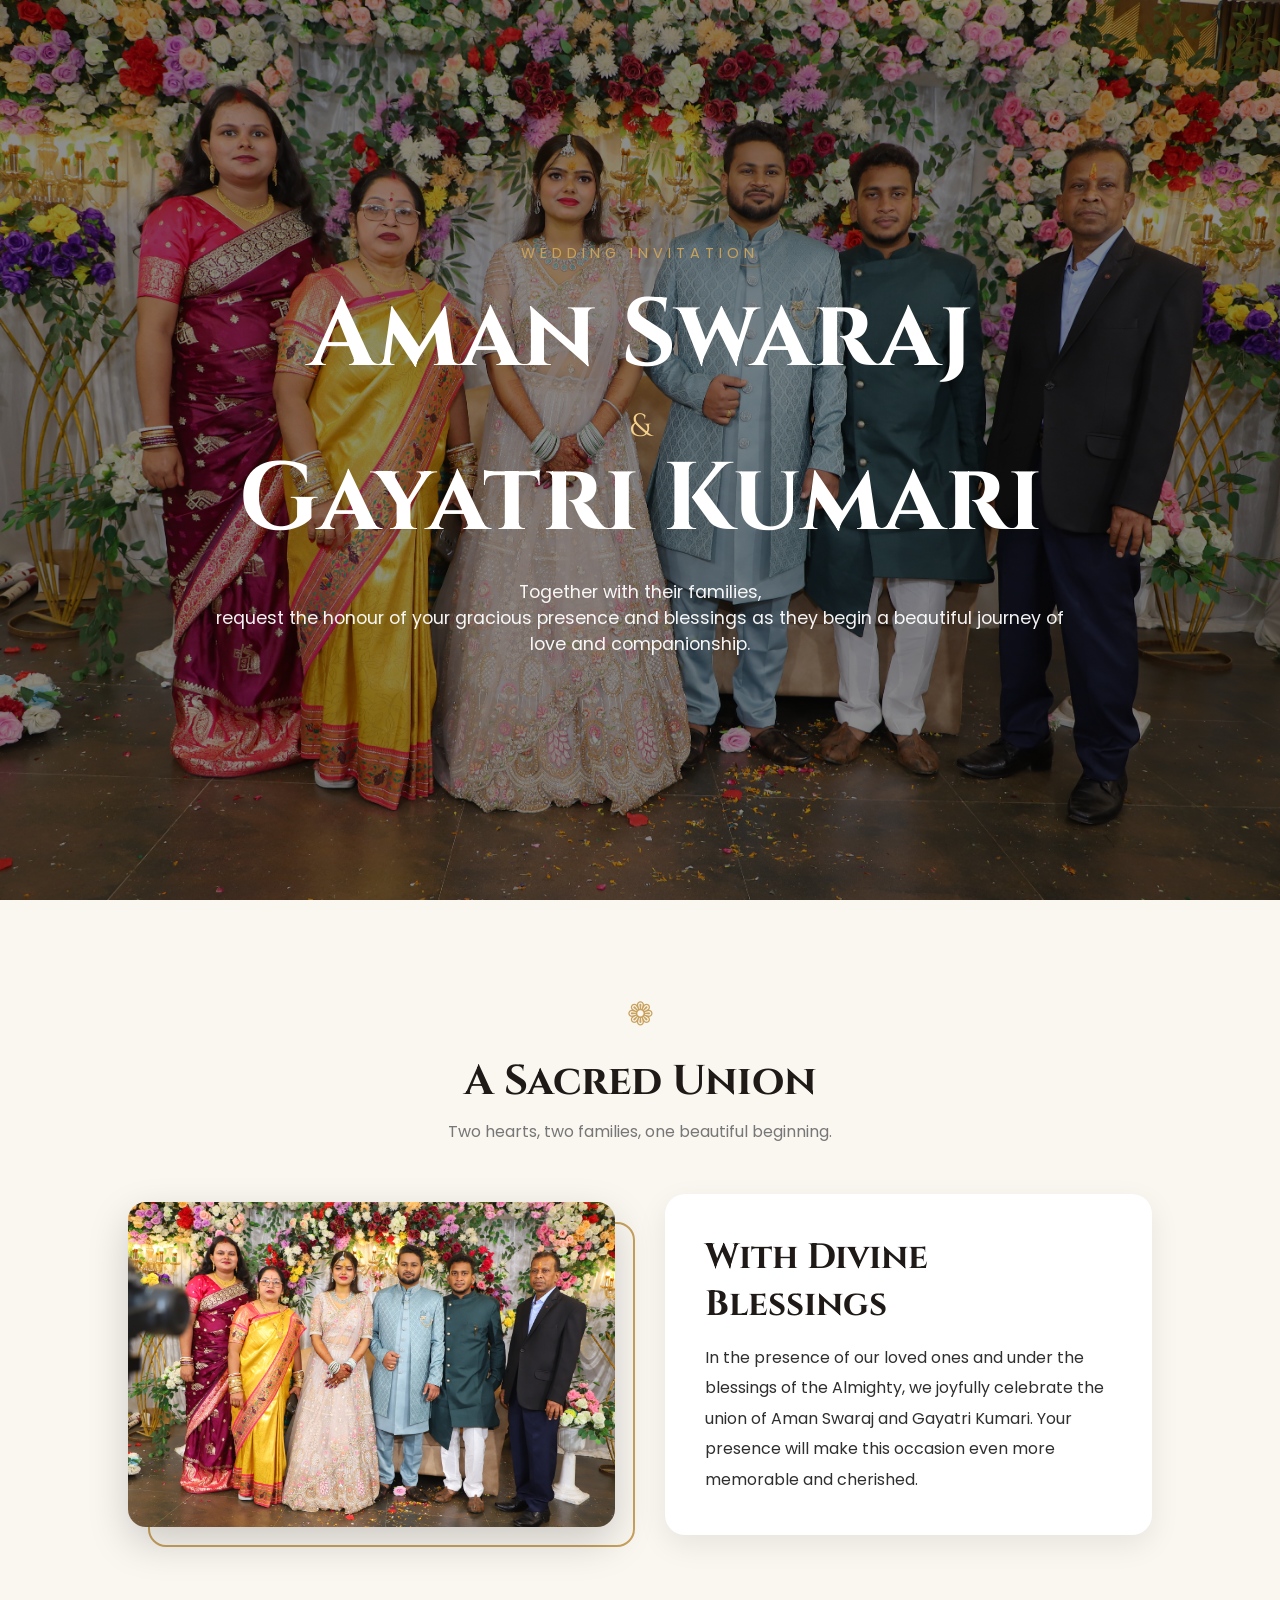
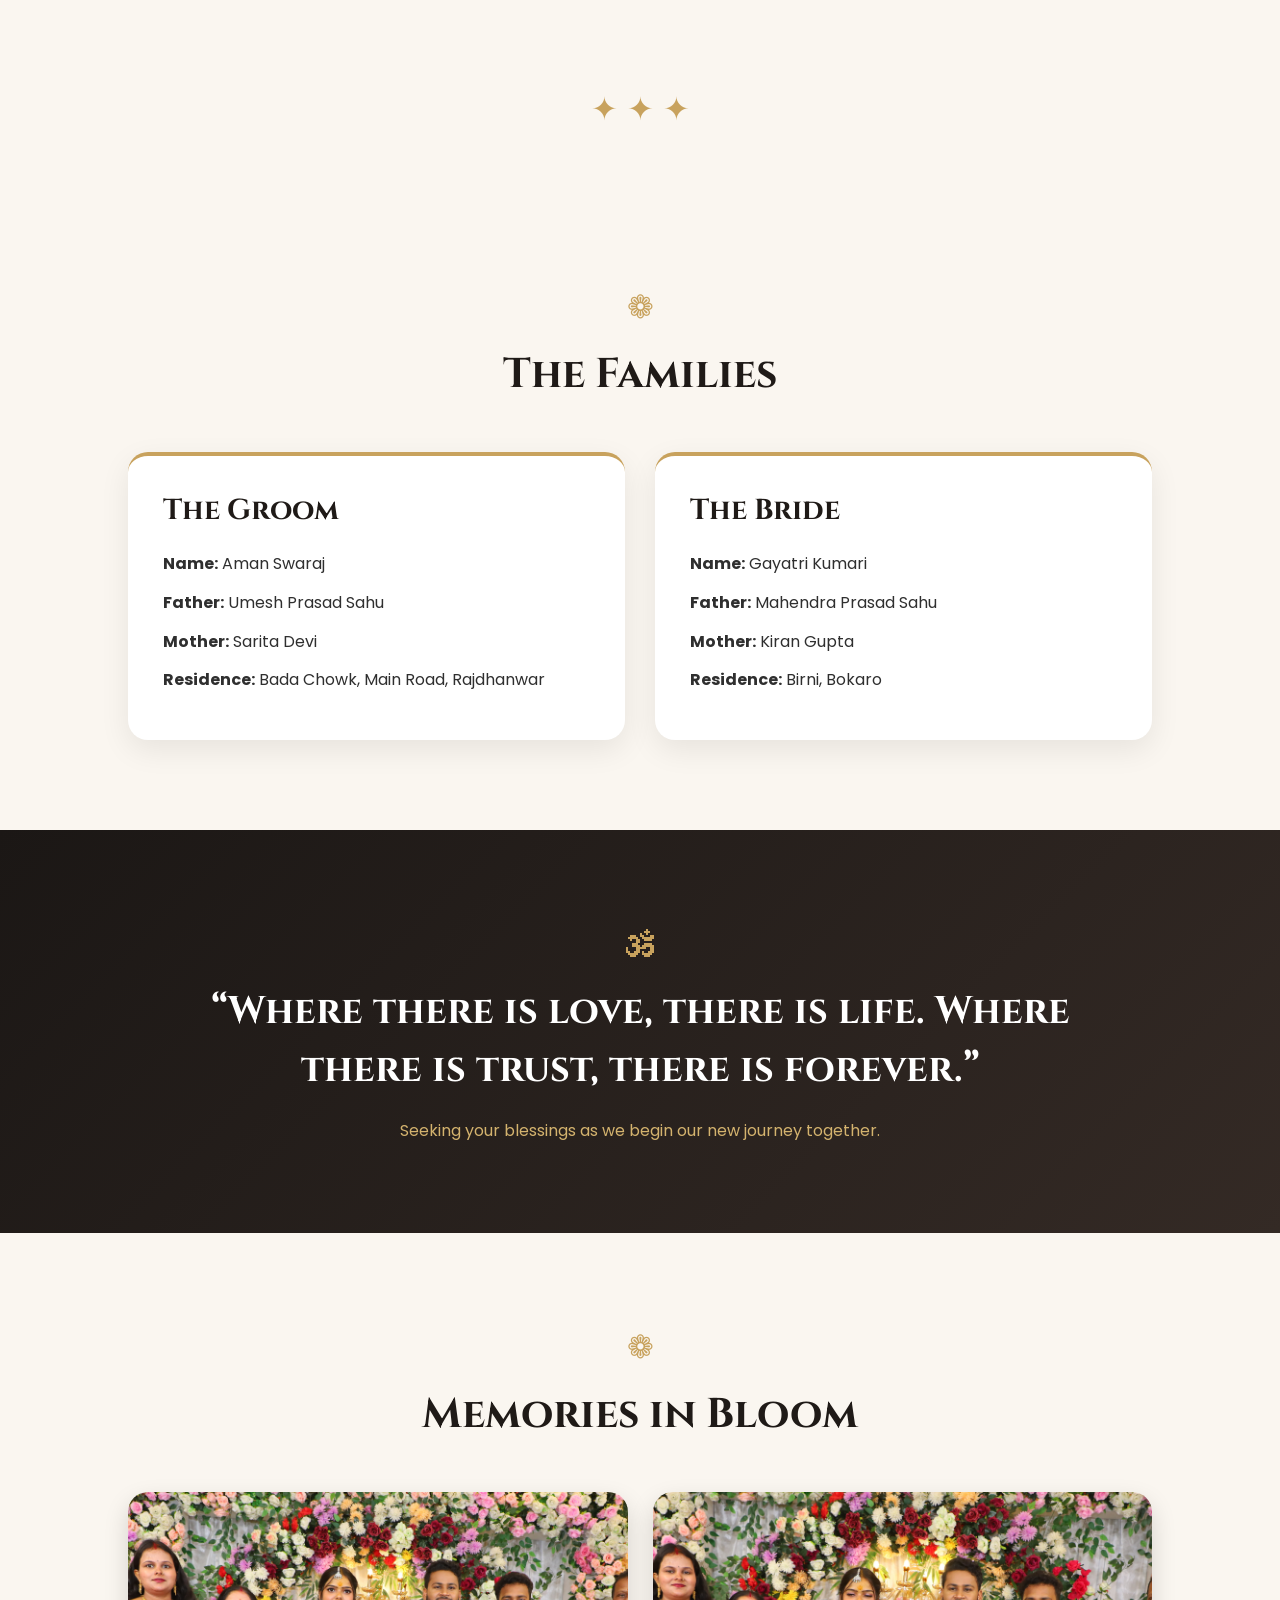
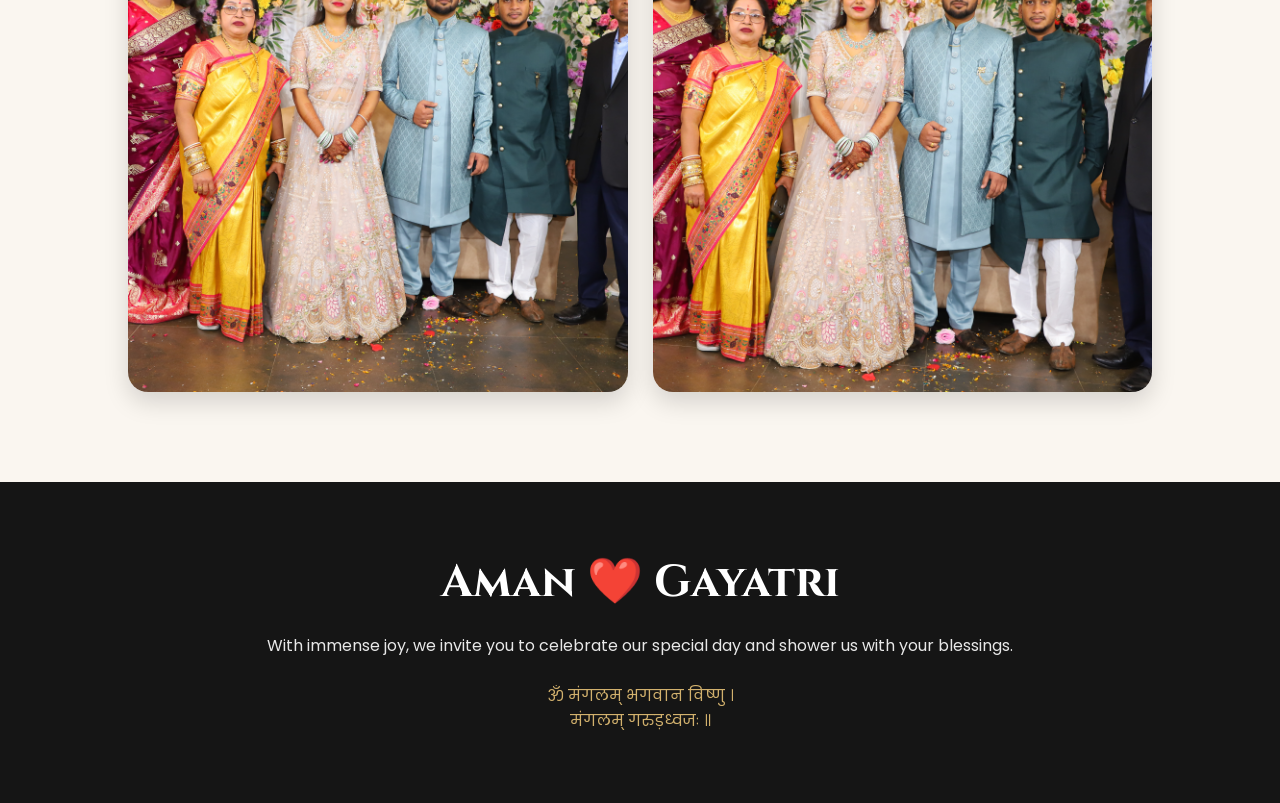
==== index.html @ 3cc1e342 "renamed to index.html" ====
<!DOCTYPE html>
<html lang="en">
<head>
<meta charset="UTF-8">
<meta name="viewport" content="width=device-width, initial-scale=1.0">
<title>Aman ❤️ Gayatri | Wedding Invitation</title>

<link href="https://fonts.googleapis.com/css2?family=Cinzel:wght@400;500;600;700&family=Poppins:wght@300;400;500&display=swap" rel="stylesheet">

<style>
*{
    margin:0;
    padding:0;
    box-sizing:border-box;
}

html{
    scroll-behavior:smooth;
}

body{
    font-family:'Poppins',sans-serif;
    background:#faf6f0;
    color:#2f2f2f;
    overflow-x:hidden;
}

:root{
    --gold:#c8a25d;
    --dark:#1f1a17;
    --cream:#fff8ef;
}

/* Hero */

.hero{
    min-height:100vh;
    background:
    linear-gradient(rgba(0,0,0,.45), rgba(0,0,0,.45)),
    url('couple1.jpg');
    background-size:cover;
    background-position:center;
    display:flex;
    justify-content:center;
    align-items:center;
    text-align:center;
    color:white;
    position:relative;
}

.hero-content{
    max-width:900px;
    padding:20px;
}

.invitation-tag{
    letter-spacing:5px;
    text-transform:uppercase;
    color:var(--gold);
    font-size:.9rem;
    margin-bottom:20px;
}

.hero h1{
    font-family:'Cinzel', serif;
    font-size:clamp(3rem,8vw,6rem);
    font-weight:700;
    line-height:1.1;
}

.hero h2{
    font-family:'Cinzel', serif;
    margin-top:15px;
    font-size:clamp(1.4rem,4vw,2rem);
    color:#f4d08a;
    font-weight:400;
}

.hero p{
    margin-top:25px;
    font-size:1.1rem;
    opacity:.95;
}

/* Decorative Divider */

.divider{
    text-align:center;
    font-size:2rem;
    color:var(--gold);
    margin:60px 0;
}

/* General Section */

section{
    padding:90px 10%;
}

.section-title{
    text-align:center;
    margin-bottom:50px;
}

.section-title h2{
    font-family:'Cinzel', serif;
    font-size:2.6rem;
    color:var(--dark);
}

.section-title p{
    color:#777;
    margin-top:10px;
}

/* Couple Section */

.couple-wrapper{
    display:grid;
    grid-template-columns:1fr 1fr;
    gap:50px;
    align-items:center;
}

.photo-box{
    position:relative;
}

.photo-box img{
    width:100%;
    border-radius:18px;
    display:block;
    box-shadow:0 15px 40px rgba(0,0,0,.18);
}

.photo-box::after{
    content:"";
    position:absolute;
    top:20px;
    left:20px;
    right:-20px;
    bottom:-20px;
    border:2px solid var(--gold);
    border-radius:18px;
    z-index:-1;
}

.story-card{
    background:white;
    padding:40px;
    border-radius:20px;
    box-shadow:0 10px 30px rgba(0,0,0,.08);
}

.story-card h3{
    font-family:'Cinzel', serif;
    font-size:2.2rem;
    margin-bottom:15px;
    color:var(--dark);
}

.story-card p{
    line-height:1.9;
}

/* Family Cards */

.family-grid{
    display:grid;
    grid-template-columns:repeat(auto-fit,minmax(320px,1fr));
    gap:30px;
}

.family-card{
    background:white;
    border-radius:20px;
    padding:35px;
    box-shadow:0 10px 30px rgba(0,0,0,.08);
    border-top:4px solid var(--gold);
}

.family-card h3{
    font-family:'Cinzel', serif;
    color:var(--dark);
    margin-bottom:20px;
    font-size:1.8rem;
}

.family-card p{
    margin-bottom:10px;
    line-height:1.8;
}

/* Quote */

.quote-section{
    background:linear-gradient(135deg,#1b1715,#342a25);
    color:white;
    text-align:center;
}

.quote{
    max-width:900px;
    margin:auto;
}

.quote h2{
    font-family:'Cinzel', serif;
    font-size:2.4rem;
    line-height:1.5;
}

.quote p{
    margin-top:20px;
    color:#d4b36e;
}

/* Gallery */

.gallery{
    display:grid;
    grid-template-columns:1fr 1fr;
    gap:25px;
}

.gallery img{
    width:100%;
    height:500px;
    object-fit:cover;
    border-radius:20px;
    box-shadow:0 10px 25px rgba(0,0,0,.15);
}

/* Footer */

.footer{
    background:#151515;
    color:white;
    text-align:center;
    padding:70px 20px;
}

.footer h2{
    font-family:'Cinzel', serif;
    font-size:2.8rem;
    margin-bottom:20px;
}

.footer p{
    margin-bottom:10px;
    opacity:.9;
}

.blessing{
    color:#d2b16d;
    margin-top:25px;
}

/* Floating Ornament */

.ornament{
    font-size:2rem;
    color:var(--gold);
    margin-bottom:15px;
}

@media(max-width:900px){

    .couple-wrapper{
        grid-template-columns:1fr;
    }

    .gallery{
        grid-template-columns:1fr;
    }

    .gallery img{
        height:350px;
    }

    section{
        padding:70px 7%;
    }

}
</style>
</head>
<body>

<section class="hero">
    <div class="hero-content">
        <div class="invitation-tag">Wedding Invitation</div>

        <h1>Aman Swaraj</h1>

        <h2>&</h2>

        <h1>Gayatri Kumari</h1>

        <p>
            Together with their families,<br>
            request the honour of your gracious presence
            and blessings as they begin a beautiful journey of love and companionship.
        </p>
    </div>
</section>

<section>

    <div class="section-title">
        <div class="ornament">❁</div>
        <h2>A Sacred Union</h2>
        <p>Two hearts, two families, one beautiful beginning.</p>
    </div>

    <div class="couple-wrapper">

        <div class="photo-box">
            <img src="couple2.jpg" alt="Couple">
        </div>

        <div class="story-card">
            <h3>With Divine Blessings</h3>

            <p>
                In the presence of our loved ones and under the blessings of the Almighty,
                we joyfully celebrate the union of Aman Swaraj and Gayatri Kumari.
                Your presence will make this occasion even more memorable and cherished.
            </p>
        </div>

    </div>

</section>

<div class="divider">✦ ✦ ✦</div>

<section>

    <div class="section-title">
        <div class="ornament">❁</div>
        <h2>The Families</h2>
    </div>

    <div class="family-grid">

        <div class="family-card">
            <h3>The Groom</h3>

            <p><strong>Name:</strong> Aman Swaraj</p>
            <p><strong>Father:</strong> Umesh Prasad Sahu</p>
            <p><strong>Mother:</strong> Sarita Devi</p>
            <p><strong>Residence:</strong> Bada Chowk, Main Road, Rajdhanwar</p>
        </div>

        <div class="family-card">
            <h3>The Bride</h3>

            <p><strong>Name:</strong> Gayatri Kumari</p>
            <p><strong>Father:</strong> Mahendra Prasad Sahu</p>
            <p><strong>Mother:</strong> Kiran Gupta</p>
            <p><strong>Residence:</strong> Birni, Bokaro</p>
        </div>

    </div>

</section>

<section class="quote-section">

    <div class="quote">

        <div class="ornament">🕉</div>

        <h2>
            “Where there is love, there is life.
            Where there is trust, there is forever.”
        </h2>

        <p>
            Seeking your blessings as we begin our new journey together.
        </p>

    </div>

</section>

<section>

    <div class="section-title">
        <div class="ornament">❁</div>
        <h2>Memories in Bloom</h2>
    </div>

    <div class="gallery">

        <img src="couple1.jpg" alt="Couple Image 1">
        <img src="couple2.jpg" alt="Couple Image 2">

    </div>

</section>

<footer class="footer">

    <h2>Aman ❤️ Gayatri</h2>

    <p>
        With immense joy, we invite you to celebrate our special day
        and shower us with your blessings.
    </p>

    <div class="blessing">
        ॐ मंगलम् भगवान विष्णु ।<br>
        मंगलम् गरुड़ध्वजः ॥
    </div>

</footer>

</body>
</html>
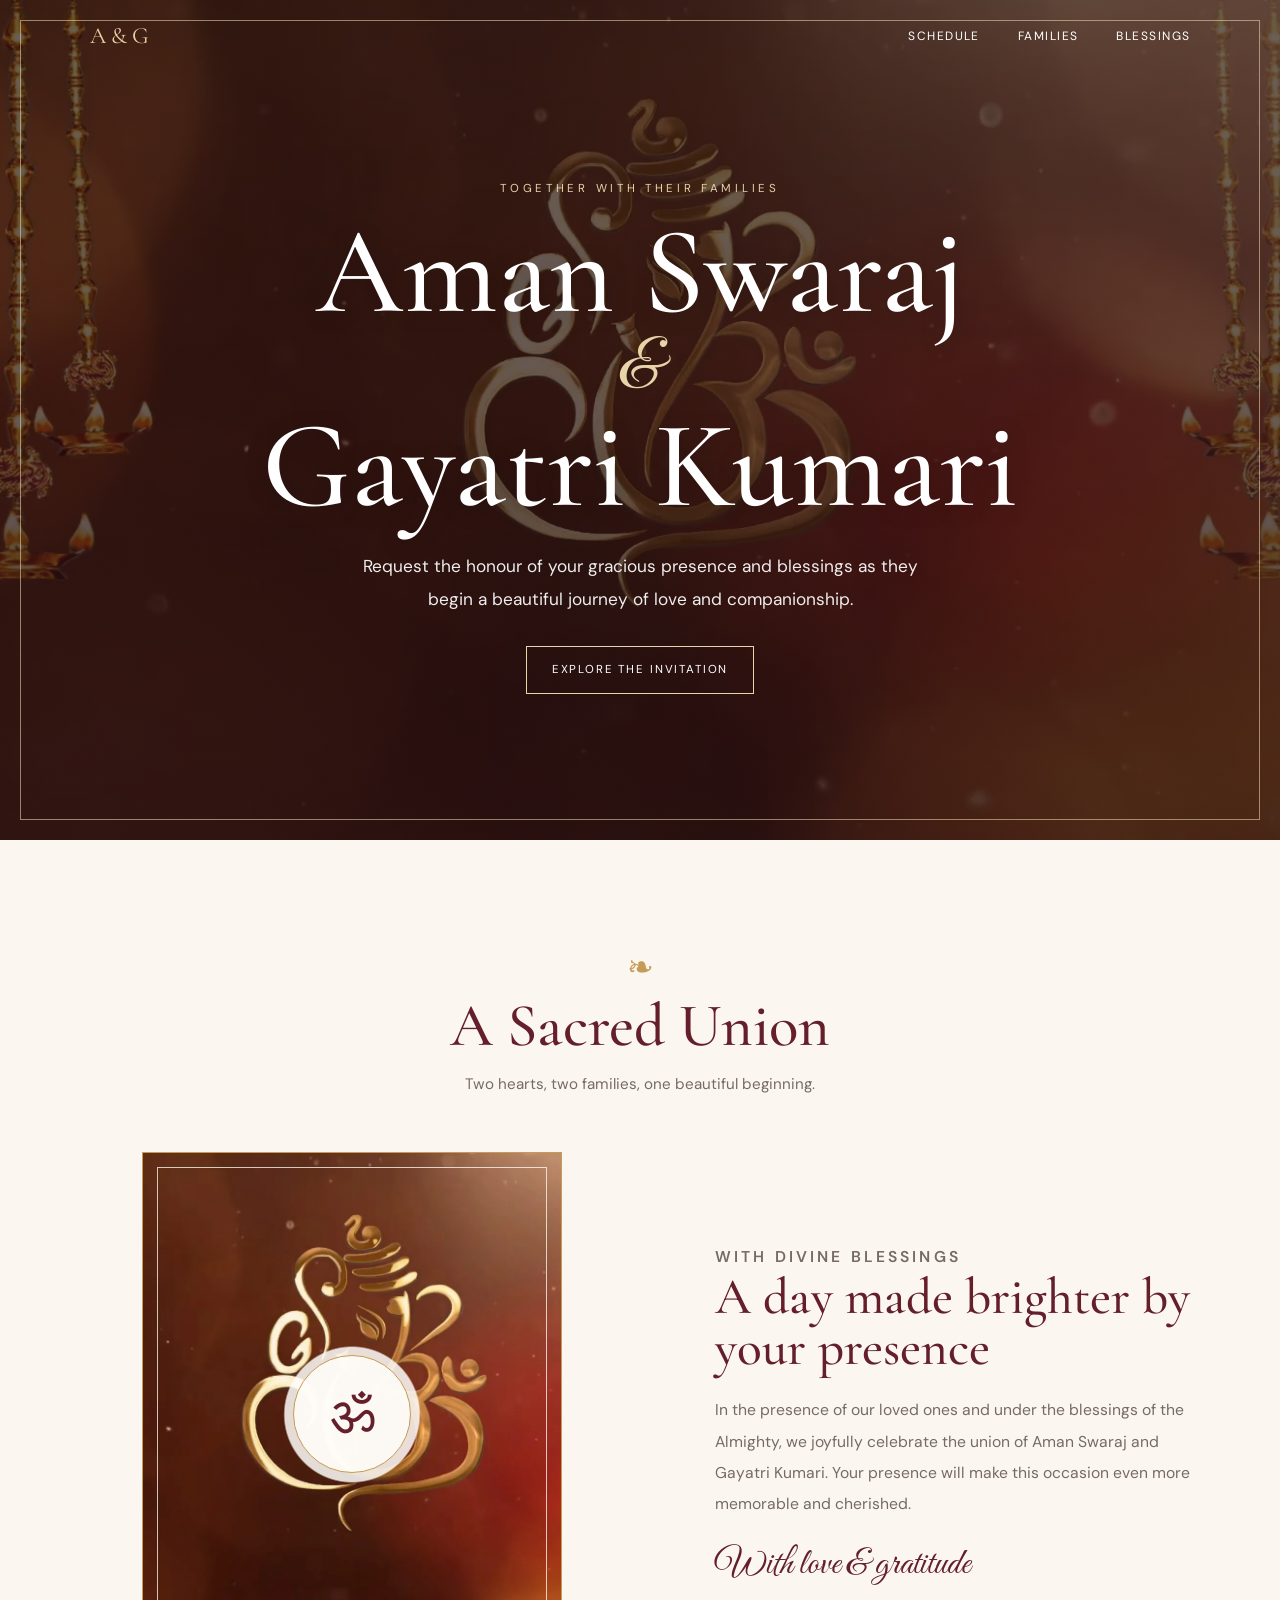
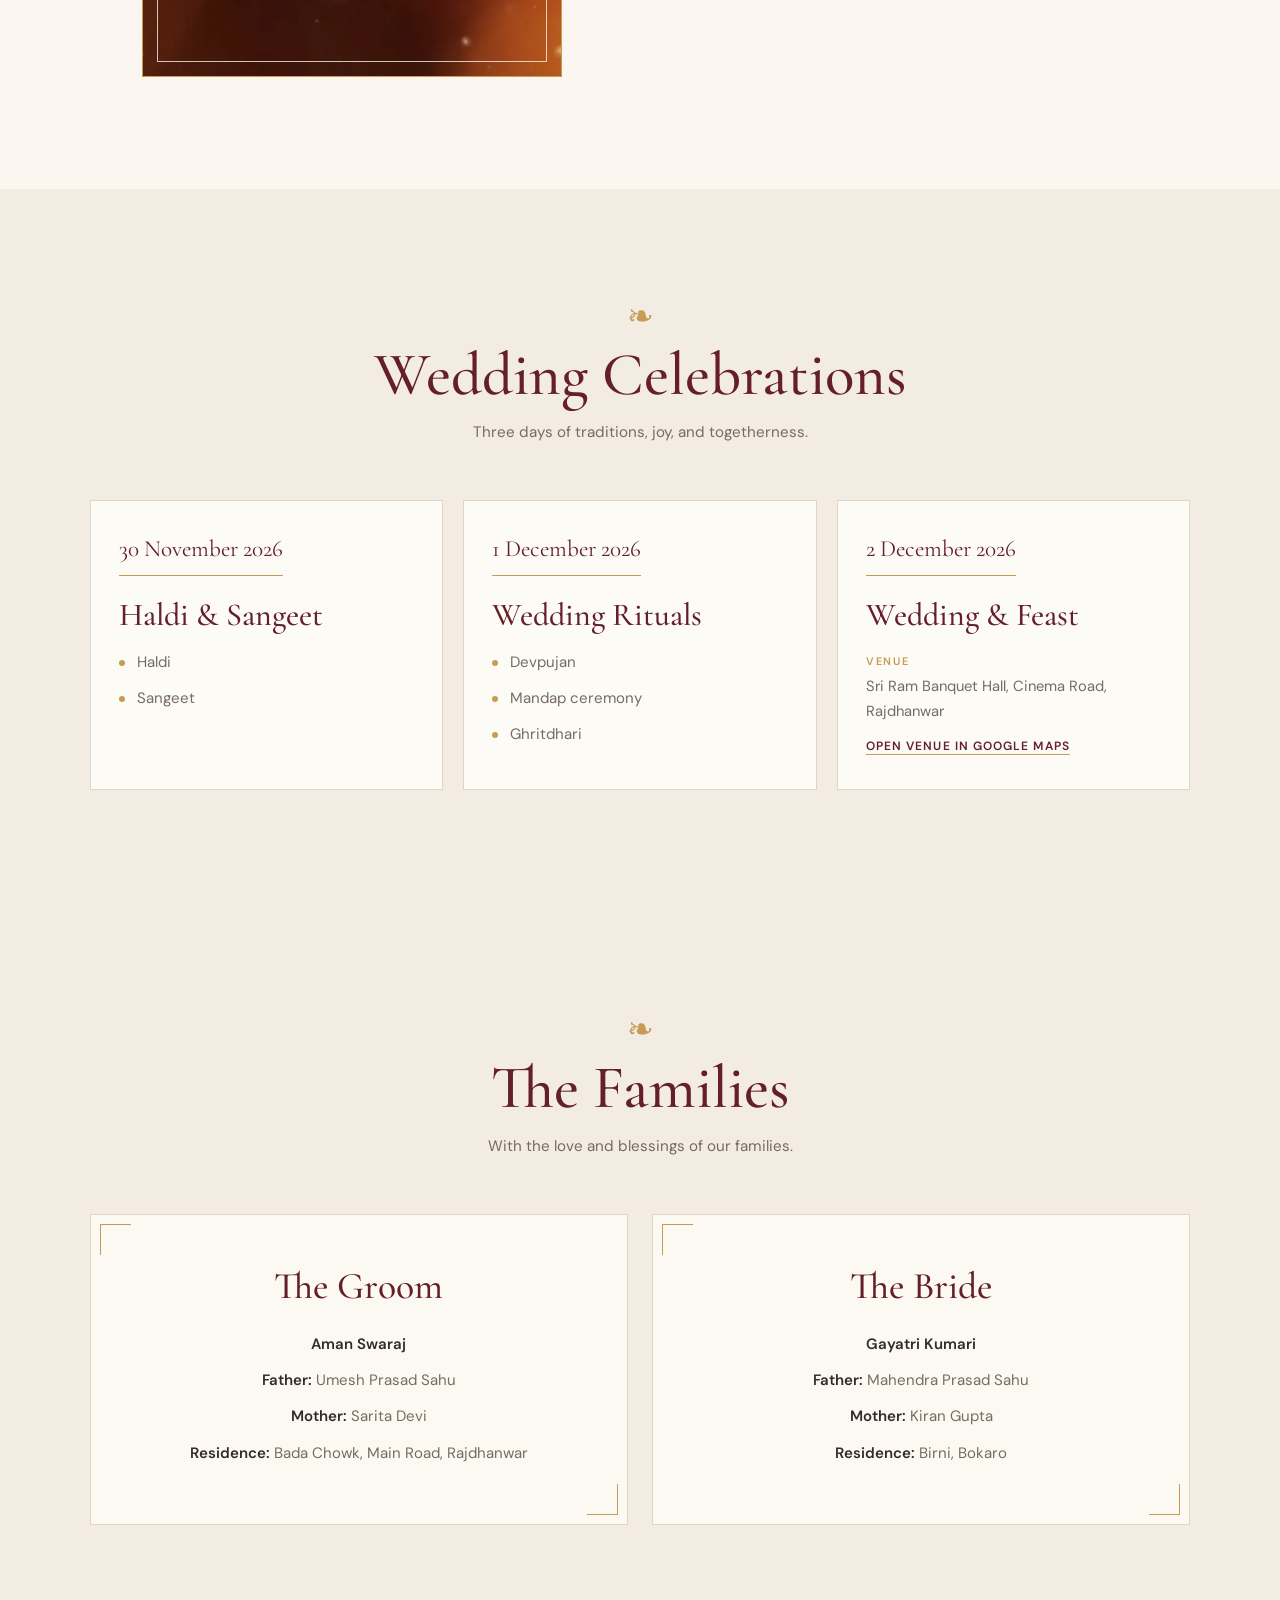
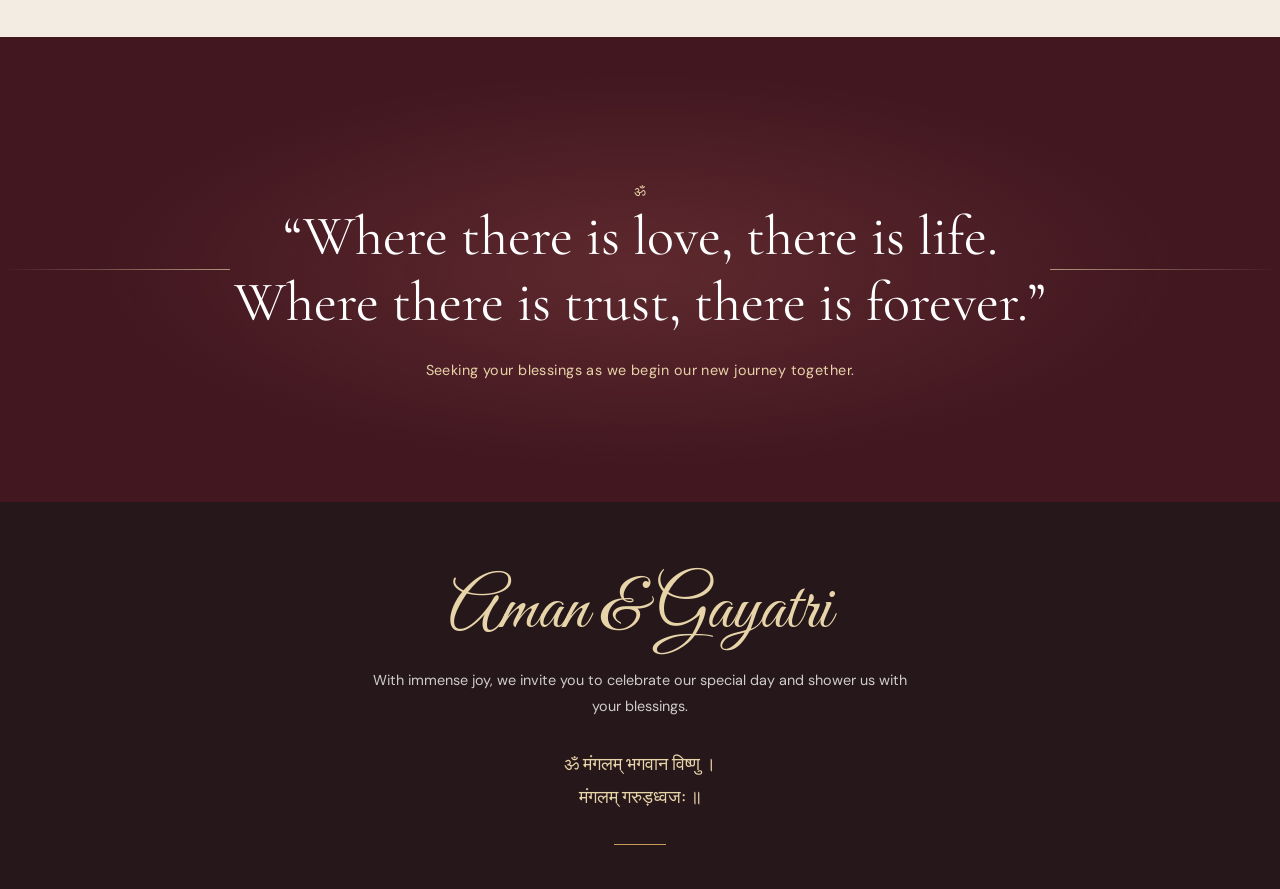
==== commit 08228192: "added schedules" ====
--- a/index.html
+++ b/index.html
@@ -1,421 +1,792 @@
 <!DOCTYPE html>
 <html lang="en">
 <head>
-<meta charset="UTF-8">
-<meta name="viewport" content="width=device-width, initial-scale=1.0">
-<title>Aman ❤️ Gayatri | Wedding Invitation</title>
-
-<link href="https://fonts.googleapis.com/css2?family=Cinzel:wght@400;500;600;700&family=Poppins:wght@300;400;500&display=swap" rel="stylesheet">
-
-<style>
-*{
-    margin:0;
-    padding:0;
-    box-sizing:border-box;
-}
-
-html{
-    scroll-behavior:smooth;
-}
-
-body{
-    font-family:'Poppins',sans-serif;
-    background:#faf6f0;
-    color:#2f2f2f;
-    overflow-x:hidden;
-}
-
-:root{
-    --gold:#c8a25d;
-    --dark:#1f1a17;
-    --cream:#fff8ef;
-}
-
-/* Hero */
-
-.hero{
-    min-height:100vh;
-    background:
-    linear-gradient(rgba(0,0,0,.45), rgba(0,0,0,.45)),
-    url('couple1.jpg');
-    background-size:cover;
-    background-position:center;
-    display:flex;
-    justify-content:center;
-    align-items:center;
-    text-align:center;
-    color:white;
-    position:relative;
-}
-
-.hero-content{
-    max-width:900px;
-    padding:20px;
-}
-
-.invitation-tag{
-    letter-spacing:5px;
-    text-transform:uppercase;
-    color:var(--gold);
-    font-size:.9rem;
-    margin-bottom:20px;
-}
-
-.hero h1{
-    font-family:'Cinzel', serif;
-    font-size:clamp(3rem,8vw,6rem);
-    font-weight:700;
-    line-height:1.1;
-}
-
-.hero h2{
-    font-family:'Cinzel', serif;
-    margin-top:15px;
-    font-size:clamp(1.4rem,4vw,2rem);
-    color:#f4d08a;
-    font-weight:400;
-}
-
-.hero p{
-    margin-top:25px;
-    font-size:1.1rem;
-    opacity:.95;
-}
-
-/* Decorative Divider */
-
-.divider{
-    text-align:center;
-    font-size:2rem;
-    color:var(--gold);
-    margin:60px 0;
-}
-
-/* General Section */
-
-section{
-    padding:90px 10%;
-}
-
-.section-title{
-    text-align:center;
-    margin-bottom:50px;
-}
-
-.section-title h2{
-    font-family:'Cinzel', serif;
-    font-size:2.6rem;
-    color:var(--dark);
-}
-
-.section-title p{
-    color:#777;
-    margin-top:10px;
-}
-
-/* Couple Section */
-
-.couple-wrapper{
-    display:grid;
-    grid-template-columns:1fr 1fr;
-    gap:50px;
-    align-items:center;
-}
-
-.photo-box{
-    position:relative;
-}
-
-.photo-box img{
-    width:100%;
-    border-radius:18px;
-    display:block;
-    box-shadow:0 15px 40px rgba(0,0,0,.18);
-}
-
-.photo-box::after{
-    content:"";
-    position:absolute;
-    top:20px;
-    left:20px;
-    right:-20px;
-    bottom:-20px;
-    border:2px solid var(--gold);
-    border-radius:18px;
-    z-index:-1;
-}
-
-.story-card{
-    background:white;
-    padding:40px;
-    border-radius:20px;
-    box-shadow:0 10px 30px rgba(0,0,0,.08);
-}
-
-.story-card h3{
-    font-family:'Cinzel', serif;
-    font-size:2.2rem;
-    margin-bottom:15px;
-    color:var(--dark);
-}
-
-.story-card p{
-    line-height:1.9;
-}
-
-/* Family Cards */
-
-.family-grid{
-    display:grid;
-    grid-template-columns:repeat(auto-fit,minmax(320px,1fr));
-    gap:30px;
-}
-
-.family-card{
-    background:white;
-    border-radius:20px;
-    padding:35px;
-    box-shadow:0 10px 30px rgba(0,0,0,.08);
-    border-top:4px solid var(--gold);
-}
-
-.family-card h3{
-    font-family:'Cinzel', serif;
-    color:var(--dark);
-    margin-bottom:20px;
-    font-size:1.8rem;
-}
-
-.family-card p{
-    margin-bottom:10px;
-    line-height:1.8;
-}
-
-/* Quote */
-
-.quote-section{
-    background:linear-gradient(135deg,#1b1715,#342a25);
-    color:white;
-    text-align:center;
-}
-
-.quote{
-    max-width:900px;
-    margin:auto;
-}
-
-.quote h2{
-    font-family:'Cinzel', serif;
-    font-size:2.4rem;
-    line-height:1.5;
-}
-
-.quote p{
-    margin-top:20px;
-    color:#d4b36e;
-}
-
-/* Gallery */
-
-.gallery{
-    display:grid;
-    grid-template-columns:1fr 1fr;
-    gap:25px;
-}
-
-.gallery img{
-    width:100%;
-    height:500px;
-    object-fit:cover;
-    border-radius:20px;
-    box-shadow:0 10px 25px rgba(0,0,0,.15);
-}
-
-/* Footer */
-
-.footer{
-    background:#151515;
-    color:white;
-    text-align:center;
-    padding:70px 20px;
-}
-
-.footer h2{
-    font-family:'Cinzel', serif;
-    font-size:2.8rem;
-    margin-bottom:20px;
-}
-
-.footer p{
-    margin-bottom:10px;
-    opacity:.9;
-}
-
-.blessing{
-    color:#d2b16d;
-    margin-top:25px;
-}
-
-/* Floating Ornament */
-
-.ornament{
-    font-size:2rem;
-    color:var(--gold);
-    margin-bottom:15px;
-}
-
-@media(max-width:900px){
-
-    .couple-wrapper{
-        grid-template-columns:1fr;
-    }
-
-    .gallery{
-        grid-template-columns:1fr;
-    }
-
-    .gallery img{
-        height:350px;
-    }
-
-    section{
-        padding:70px 7%;
-    }
-
-}
-</style>
+    <meta charset="UTF-8">
+    <meta name="viewport" content="width=device-width, initial-scale=1.0">
+    <meta name="theme-color" content="#641f2b">
+    <meta name="description" content="Aman Swaraj and Gayatri Kumari invite you to celebrate their wedding.">
+    <title>Aman &amp; Gayatri | Wedding Invitation</title>
+    <link rel="preconnect" href="https://fonts.googleapis.com">
+    <link rel="preconnect" href="https://fonts.gstatic.com" crossorigin>
+    <link href="https://fonts.googleapis.com/css2?family=Cormorant+Garamond:wght@400;500;600;700&family=DM+Sans:wght@400;500;600&family=Great+Vibes&display=swap" rel="stylesheet">
+    <style>
+        :root {
+            color-scheme: light;
+            --maroon: #641f2b;
+            --deep-maroon: #421720;
+            --gold: #c59b55;
+            --soft-gold: #e7d4a9;
+            --ivory: #fbf7f0;
+            --paper: #fffdf9;
+            --ink: #342b28;
+            --muted: #766b64;
+            --serif: "Cormorant Garamond", Georgia, serif;
+            --sans: "DM Sans", sans-serif;
+            --script: "Great Vibes", cursive;
+        }
+
+        * {
+            box-sizing: border-box;
+        }
+
+        html {
+            scroll-behavior: smooth;
+            scroll-padding-top: 82px;
+        }
+
+        body {
+            margin: 0;
+            background: var(--ivory);
+            color: var(--ink);
+            font-family: var(--sans);
+            -webkit-font-smoothing: antialiased;
+        }
+
+        a {
+            color: inherit;
+        }
+
+        .skip-link {
+            position: absolute;
+            z-index: 20;
+            top: 10px;
+            left: 10px;
+            padding: 10px 14px;
+            transform: translateY(-160%);
+            background: var(--paper);
+            color: var(--maroon);
+        }
+
+        .skip-link:focus {
+            transform: translateY(0);
+        }
+
+        .site-header {
+            position: absolute;
+            z-index: 2;
+            top: 0;
+            left: 0;
+            display: flex;
+            width: 100%;
+            align-items: center;
+            justify-content: space-between;
+            padding: 22px clamp(22px, 7vw, 100px);
+            color: white;
+        }
+
+        .brand {
+            color: var(--soft-gold);
+            font-family: var(--serif);
+            font-size: 1.45rem;
+            text-decoration: none;
+        }
+
+        .site-nav {
+            display: flex;
+            gap: clamp(18px, 3vw, 38px);
+        }
+
+        .site-nav a {
+            color: white;
+            font-size: .75rem;
+            letter-spacing: .12em;
+            text-decoration: none;
+            text-transform: uppercase;
+            transition: color .2s ease;
+        }
+
+        .site-nav a:hover,
+        .site-nav a:focus-visible {
+            color: var(--soft-gold);
+        }
+
+        .hero {
+            position: relative;
+            display: grid;
+            min-height: min(840px, 100vh);
+            min-height: min(840px, 100svh);
+            place-items: center;
+            overflow: hidden;
+            padding: 105px 24px 70px;
+            background:
+                linear-gradient(180deg, rgba(28, 14, 14, .66), rgba(31, 14, 15, .68) 48%, rgba(35, 15, 17, .78)),
+                url("./couple2.jpg") center 42% / cover no-repeat;
+            color: white;
+            text-align: center;
+        }
+
+        .hero::before {
+            position: absolute;
+            inset: 20px;
+            border: 1px solid rgba(231, 212, 169, .58);
+            content: "";
+            pointer-events: none;
+        }
+
+        .hero-content {
+            position: relative;
+            width: min(800px, 100%);
+        }
+
+        .eyebrow {
+            margin: 0 0 22px;
+            color: var(--soft-gold);
+            font-size: .72rem;
+            letter-spacing: .32em;
+            text-transform: uppercase;
+        }
+
+        .hero h1 {
+            margin: 0;
+            font-family: var(--serif);
+            font-size: clamp(3.4rem, 10vw, 7.7rem);
+            font-weight: 500;
+            line-height: .88;
+            text-shadow: 0 3px 24px rgba(0, 0, 0, .2);
+        }
+
+        .hero-ampersand {
+            display: block;
+            margin: 3px 0;
+            color: var(--soft-gold);
+            font-family: var(--script);
+            font-size: clamp(2.6rem, 6vw, 4.3rem);
+            line-height: 1.15;
+        }
+
+        .hero-copy {
+            max-width: 580px;
+            margin: 30px auto 0;
+            color: rgba(255, 255, 255, .92);
+            font-size: clamp(.94rem, 2vw, 1.08rem);
+            line-height: 1.9;
+        }
+
+        .hero-link {
+            display: inline-flex;
+            min-height: 48px;
+            align-items: center;
+            justify-content: center;
+            margin-top: 30px;
+            padding: 0 25px;
+            border: 1px solid var(--soft-gold);
+            color: white;
+            font-size: .72rem;
+            letter-spacing: .16em;
+            text-decoration: none;
+            text-transform: uppercase;
+            transition: background .2s ease, color .2s ease;
+        }
+
+        .hero-link:hover,
+        .hero-link:focus-visible {
+            background: var(--soft-gold);
+            color: var(--deep-maroon);
+        }
+
+        .section {
+            padding: clamp(68px, 9vw, 112px) 7vw;
+        }
+
+        .section-inner {
+            width: min(1120px, 100%);
+            margin: 0 auto;
+        }
+
+        .section-heading {
+            margin: 0 auto 54px;
+            text-align: center;
+        }
+
+        .flourish {
+            display: block;
+            margin-bottom: 12px;
+            color: var(--gold);
+            font-family: var(--serif);
+            font-size: 2rem;
+            line-height: 1;
+        }
+
+        .section-heading h2 {
+            margin: 0;
+            color: var(--maroon);
+            font-family: var(--serif);
+            font-size: clamp(2.5rem, 5vw, 3.8rem);
+            font-weight: 500;
+            line-height: 1;
+        }
+
+        .section-heading p {
+            margin: 15px 0 0;
+            color: var(--muted);
+            font-size: .95rem;
+            line-height: 1.7;
+        }
+
+        .story-layout {
+            display: grid;
+            grid-template-columns: minmax(0, 1.05fr) minmax(280px, .95fr);
+            align-items: center;
+            gap: clamp(42px, 8vw, 100px);
+        }
+
+        .story-emblem {
+            position: relative;
+            display: grid;
+            width: min(100%, 420px);
+            aspect-ratio: 4 / 5;
+            place-items: center;
+            justify-self: center;
+            overflow: hidden;
+            border: 1px solid var(--gold);
+            background:
+                radial-gradient(circle at center, rgba(255, 253, 249, .85) 0 20%, transparent 20.5%),
+                url("./couple2.jpg") center / cover no-repeat;
+        }
+
+        .story-emblem::before {
+            position: absolute;
+            inset: 14px;
+            border: 1px solid rgba(255, 253, 249, .75);
+            content: "";
+        }
+
+        .story-emblem span {
+            position: relative;
+            display: grid;
+            width: 118px;
+            aspect-ratio: 1;
+            place-items: center;
+            border: 1px solid var(--gold);
+            border-radius: 50%;
+            background: rgba(255, 253, 249, .88);
+            color: var(--maroon);
+            font-size: 3.4rem;
+        }
+
+        .story-copy {
+            padding: 12px 0;
+        }
+
+        .small-label {
+            margin: 0 0 12px;
+            color: var(--gold);
+            font-size: .7rem;
+            font-weight: 600;
+            letter-spacing: .2em;
+            text-transform: uppercase;
+        }
+
+        .story-copy h3 {
+            margin: 0 0 20px;
+            color: var(--maroon);
+            font-family: var(--serif);
+            font-size: clamp(2.3rem, 4vw, 3.2rem);
+            font-weight: 500;
+            line-height: 1;
+        }
+
+        .story-copy p {
+            margin: 0;
+            color: var(--muted);
+            font-size: .98rem;
+            line-height: 2;
+        }
+
+        .story-signoff {
+            margin-top: 22px;
+            color: var(--maroon);
+            font-family: var(--script);
+            font-size: 2.3rem;
+        }
+
+        .schedule-section {
+            background: #f3ece2;
+        }
+
+        .schedule-grid {
+            display: grid;
+            grid-template-columns: repeat(3, minmax(0, 1fr));
+            gap: 20px;
+            margin: 0;
+            padding: 0;
+            list-style: none;
+        }
+
+        .schedule-card {
+            position: relative;
+            min-height: 100%;
+            padding: 34px 28px;
+            border: 1px solid #e3d5c1;
+            background: rgba(255, 253, 249, .88);
+        }
+
+        .schedule-date {
+            display: inline-block;
+            margin: 0 0 22px;
+            padding-bottom: 12px;
+            border-bottom: 1px solid var(--gold);
+            color: var(--maroon);
+            font-family: var(--serif);
+            font-size: 1.45rem;
+        }
+
+        .schedule-card h3 {
+            margin: 0 0 18px;
+            color: var(--maroon);
+            font-family: var(--serif);
+            font-size: 2rem;
+            font-weight: 500;
+            line-height: 1.05;
+        }
+
+        .schedule-events {
+            display: grid;
+            gap: 12px;
+            margin: 0;
+            padding: 0;
+            color: var(--muted);
+            font-size: .94rem;
+            line-height: 1.6;
+            list-style: none;
+        }
+
+        .schedule-events li {
+            position: relative;
+            padding-left: 18px;
+        }
+
+        .schedule-events li::before {
+            position: absolute;
+            top: .65em;
+            left: 0;
+            width: 6px;
+            height: 6px;
+            border-radius: 50%;
+            background: var(--gold);
+            content: "";
+        }
+
+        .venue-label {
+            margin: 22px 0 6px;
+            color: var(--gold);
+            font-size: .68rem;
+            font-weight: 600;
+            letter-spacing: .16em;
+            text-transform: uppercase;
+        }
+
+        .venue-address {
+            margin: 0;
+            color: var(--muted);
+            font-size: .92rem;
+            line-height: 1.7;
+        }
+
+        .map-link {
+            display: inline-block;
+            margin-top: 14px;
+            color: var(--maroon);
+            font-size: .75rem;
+            font-weight: 600;
+            letter-spacing: .09em;
+            text-decoration-color: var(--gold);
+            text-underline-offset: 4px;
+            text-transform: uppercase;
+        }
+
+        .map-link:hover,
+        .map-link:focus-visible {
+            color: #9a3e45;
+        }
+
+        .family-section {
+            background: #f3ece2;
+        }
+
+        .family-grid {
+            display: grid;
+            grid-template-columns: repeat(2, minmax(0, 1fr));
+            gap: 24px;
+        }
+
+        .family-card {
+            position: relative;
+            padding: clamp(30px, 5vw, 48px);
+            border: 1px solid #e3d5c1;
+            background: rgba(255, 253, 249, .78);
+            text-align: center;
+        }
+
+        .family-card::before,
+        .family-card::after {
+            position: absolute;
+            width: 30px;
+            height: 30px;
+            border-color: var(--gold);
+            border-style: solid;
+            content: "";
+        }
+
+        .family-card::before {
+            top: 9px;
+            left: 9px;
+            border-width: 1px 0 0 1px;
+        }
+
+        .family-card::after {
+            right: 9px;
+            bottom: 9px;
+            border-width: 0 1px 1px 0;
+        }
+
+        .family-card h3 {
+            margin: 0 0 22px;
+            color: var(--maroon);
+            font-family: var(--serif);
+            font-size: 2.35rem;
+            font-weight: 500;
+        }
+
+        .family-card p {
+            margin: 10px 0;
+            color: var(--muted);
+            font-size: .94rem;
+            line-height: 1.75;
+        }
+
+        .family-card strong {
+            color: var(--ink);
+            font-weight: 600;
+        }
+
+        .blessing {
+            position: relative;
+            overflow: hidden;
+            padding: clamp(70px, 10vw, 120px) 24px;
+            background:
+                radial-gradient(ellipse at center, rgba(132, 66, 65, .42), transparent 60%),
+                var(--deep-maroon);
+            color: white;
+            text-align: center;
+        }
+
+        .blessing::before,
+        .blessing::after {
+            position: absolute;
+            top: 50%;
+            width: min(20vw, 230px);
+            height: 1px;
+            background: linear-gradient(90deg, transparent, rgba(231, 212, 169, .65));
+            content: "";
+        }
+
+        .blessing::before {
+            left: 0;
+        }
+
+        .blessing::after {
+            right: 0;
+            transform: rotate(180deg);
+        }
+
+        .blessing-symbol {
+            margin: 0 0 16px;
+            color: var(--soft-gold);
+            font-size: 2rem;
+        }
+
+        .blessing blockquote {
+            max-width: 850px;
+            margin: 0 auto;
+            font-family: var(--serif);
+            font-size: clamp(2rem, 5vw, 3.5rem);
+            font-weight: 400;
+            line-height: 1.18;
+        }
+
+        .blessing p {
+            margin: 22px 0 0;
+            color: var(--soft-gold);
+            font-size: .9rem;
+            letter-spacing: .03em;
+            line-height: 1.7;
+        }
+
+        .site-footer {
+            padding: 64px 24px 44px;
+            background: #26171a;
+            color: white;
+            text-align: center;
+        }
+
+        .site-footer h2 {
+            margin: 0;
+            color: var(--soft-gold);
+            font-family: var(--script);
+            font-size: clamp(3rem, 7vw, 4.5rem);
+            font-weight: 400;
+        }
+
+        .site-footer > p {
+            max-width: 540px;
+            margin: 12px auto 0;
+            color: rgba(255, 255, 255, .78);
+            font-size: .9rem;
+            line-height: 1.8;
+        }
+
+        .footer-mantra {
+            margin-top: 28px;
+            color: var(--soft-gold);
+            font-family: var(--serif);
+            font-size: 1.15rem;
+            line-height: 1.8;
+        }
+
+        .footer-rule {
+            width: 52px;
+            height: 1px;
+            margin: 30px auto 0;
+            border: 0;
+            background: var(--gold);
+        }
+
+        @media (max-width: 700px) {
+            .site-header {
+                align-items: flex-start;
+                padding: 17px 24px;
+            }
+
+            .brand {
+                font-size: 1.25rem;
+            }
+
+            .site-nav {
+                gap: 12px;
+                padding-top: 6px;
+            }
+
+            .site-nav a {
+                font-size: .61rem;
+                letter-spacing: .08em;
+            }
+
+            .hero {
+                min-height: 780px;
+                min-height: max(680px, 100svh);
+                background-position: 54% center;
+            }
+
+            .hero::before {
+                inset: 12px;
+            }
+
+            .eyebrow {
+                font-size: .63rem;
+                letter-spacing: .24em;
+            }
+
+            .story-layout {
+                grid-template-columns: 1fr;
+                gap: 48px;
+            }
+
+            .story-copy {
+                text-align: center;
+            }
+
+            .family-grid {
+                grid-template-columns: 1fr;
+            }
+
+            .schedule-grid {
+                grid-template-columns: 1fr;
+            }
+
+        }
+
+        @media (min-width: 701px) and (max-width: 900px) {
+            .schedule-grid {
+                grid-template-columns: repeat(2, minmax(0, 1fr));
+            }
+
+            .schedule-grid li:last-child {
+                grid-column: 1 / -1;
+            }
+        }
+
+        @media (max-width: 380px) {
+            .site-header {
+                padding-inline: 18px;
+            }
+
+            .site-nav {
+                gap: 9px;
+            }
+
+            .site-nav a {
+                font-size: .56rem;
+            }
+
+            .hero h1 {
+                font-size: clamp(2.35rem, 11vw, 3rem);
+            }
+        }
+
+        @media (prefers-reduced-motion: reduce) {
+            html {
+                scroll-behavior: auto;
+            }
+
+            *,
+            *::before,
+            *::after {
+                transition-duration: .01ms !important;
+            }
+        }
+    </style>
 </head>
 <body>
-
-<section class="hero">
-    <div class="hero-content">
-        <div class="invitation-tag">Wedding Invitation</div>
-
-        <h1>Aman Swaraj</h1>
-
-        <h2>&</h2>
-
-        <h1>Gayatri Kumari</h1>
-
+    <a class="skip-link" href="#main">Skip to invitation</a>
+
+    <header class="site-header">
+        <a class="brand" href="#home" aria-label="Aman and Gayatri, home">A &amp; G</a>
+        <nav class="site-nav" aria-label="Main navigation">
+            <a href="#schedule">Schedule</a>
+            <a href="#families">Families</a>
+            <a href="#blessings">Blessings</a>
+        </nav>
+    </header>
+
+    <main id="main">
+        <section class="hero" id="home" aria-labelledby="hero-title">
+            <div class="hero-content">
+                <p class="eyebrow">Together with their families</p>
+                <h1 id="hero-title">Aman Swaraj</h1>
+                <span class="hero-ampersand" aria-hidden="true">&amp;</span>
+                <h1>Gayatri Kumari</h1>
+                <p class="hero-copy">
+                    Request the honour of your gracious presence and blessings
+                    as they begin a beautiful journey of love and companionship.
+                </p>
+                <a class="hero-link" href="#story">Explore the invitation</a>
+            </div>
+        </section>
+
+        <section class="section" id="story" aria-labelledby="story-title">
+            <div class="section-inner">
+                <div class="section-heading">
+                    <span class="flourish" aria-hidden="true">❧</span>
+                    <h2 id="story-title">A Sacred Union</h2>
+                    <p>Two hearts, two families, one beautiful beginning.</p>
+                </div>
+                <div class="story-layout">
+                    <div class="story-emblem" aria-hidden="true"><span>ॐ</span></div>
+                    <div class="story-copy">
+                        <p class="small-label">With divine blessings</p>
+                        <h3>A day made brighter by your presence</h3>
+                        <p>
+                            In the presence of our loved ones and under the blessings of the Almighty,
+                            we joyfully celebrate the union of Aman Swaraj and Gayatri Kumari.
+                            Your presence will make this occasion even more memorable and cherished.
+                        </p>
+                        <div class="story-signoff">With love &amp; gratitude</div>
+                    </div>
+                </div>
+            </div>
+        </section>
+
+        <section class="section schedule-section" id="schedule" aria-labelledby="schedule-title">
+            <div class="section-inner">
+                <div class="section-heading">
+                    <span class="flourish" aria-hidden="true">❧</span>
+                    <h2 id="schedule-title">Wedding Celebrations</h2>
+                    <p>Three days of traditions, joy, and togetherness.</p>
+                </div>
+                <ol class="schedule-grid">
+                    <li>
+                        <article class="schedule-card">
+                            <p class="schedule-date"><time datetime="2026-11-30">30 November 2026</time></p>
+                            <h3>Haldi &amp; Sangeet</h3>
+                            <ul class="schedule-events">
+                                <li>Haldi</li>
+                                <li>Sangeet</li>
+                            </ul>
+                        </article>
+                    </li>
+                    <li>
+                        <article class="schedule-card">
+                            <p class="schedule-date"><time datetime="2026-12-01">1 December 2026</time></p>
+                            <h3>Wedding Rituals</h3>
+                            <ul class="schedule-events">
+                                <li>Devpujan</li>
+                                <li>Mandap ceremony</li>
+                                <li>Ghritdhari</li>
+                            </ul>
+                        </article>
+                    </li>
+                    <li>
+                        <article class="schedule-card">
+                            <p class="schedule-date"><time datetime="2026-12-02">2 December 2026</time></p>
+                            <h3>Wedding &amp; Feast</h3>
+                            <p class="venue-label">Venue</p>
+                            <p class="venue-address">Sri Ram Banquet Hall, Cinema Road, Rajdhanwar</p>
+                            <a class="map-link" href="https://maps.app.goo.gl/xSFZhQHmmk6sSefq9" target="_blank" rel="noopener noreferrer">Open venue in Google Maps</a>
+                        </article>
+                    </li>
+                </ol>
+            </div>
+        </section>
+
+        <section class="section family-section" id="families" aria-labelledby="families-title">
+            <div class="section-inner">
+                <div class="section-heading">
+                    <span class="flourish" aria-hidden="true">❧</span>
+                    <h2 id="families-title">The Families</h2>
+                    <p>With the love and blessings of our families.</p>
+                </div>
+                <div class="family-grid">
+                    <article class="family-card">
+                        <h3>The Groom</h3>
+                        <p><strong>Aman Swaraj</strong></p>
+                        <p><strong>Father:</strong> Umesh Prasad Sahu</p>
+                        <p><strong>Mother:</strong> Sarita Devi</p>
+                        <p><strong>Residence:</strong> Bada Chowk, Main Road, Rajdhanwar</p>
+                    </article>
+                    <article class="family-card">
+                        <h3>The Bride</h3>
+                        <p><strong>Gayatri Kumari</strong></p>
+                        <p><strong>Father:</strong> Mahendra Prasad Sahu</p>
+                        <p><strong>Mother:</strong> Kiran Gupta</p>
+                        <p><strong>Residence:</strong> Birni, Bokaro</p>
+                    </article>
+                </div>
+            </div>
+        </section>
+
+        <section class="blessing" id="blessings" aria-label="Wedding blessing">
+            <p class="blessing-symbol" aria-hidden="true">ॐ</p>
+            <blockquote>
+                “Where there is love, there is life.
+                Where there is trust, there is forever.”
+            </blockquote>
+            <p>Seeking your blessings as we begin our new journey together.</p>
+        </section>
+
+    </main>
+
+    <footer class="site-footer">
+        <h2>Aman &amp; Gayatri</h2>
         <p>
-            Together with their families,<br>
-            request the honour of your gracious presence
-            and blessings as they begin a beautiful journey of love and companionship.
+            With immense joy, we invite you to celebrate our special day
+            and shower us with your blessings.
         </p>
-    </div>
-</section>
-
-<section>
-
-    <div class="section-title">
-        <div class="ornament">❁</div>
-        <h2>A Sacred Union</h2>
-        <p>Two hearts, two families, one beautiful beginning.</p>
-    </div>
-
-    <div class="couple-wrapper">
-
-        <div class="photo-box">
-            <img src="couple2.jpg" alt="Couple">
+        <div class="footer-mantra" lang="sa">
+            ॐ मंगलम् भगवान विष्णु ।<br>
+            मंगलम् गरुड़ध्वजः ॥
         </div>
-
-        <div class="story-card">
-            <h3>With Divine Blessings</h3>
-
-            <p>
-                In the presence of our loved ones and under the blessings of the Almighty,
-                we joyfully celebrate the union of Aman Swaraj and Gayatri Kumari.
-                Your presence will make this occasion even more memorable and cherished.
-            </p>
-        </div>
-
-    </div>
-
-</section>
-
-<div class="divider">✦ ✦ ✦</div>
-
-<section>
-
-    <div class="section-title">
-        <div class="ornament">❁</div>
-        <h2>The Families</h2>
-    </div>
-
-    <div class="family-grid">
-
-        <div class="family-card">
-            <h3>The Groom</h3>
-
-            <p><strong>Name:</strong> Aman Swaraj</p>
-            <p><strong>Father:</strong> Umesh Prasad Sahu</p>
-            <p><strong>Mother:</strong> Sarita Devi</p>
-            <p><strong>Residence:</strong> Bada Chowk, Main Road, Rajdhanwar</p>
-        </div>
-
-        <div class="family-card">
-            <h3>The Bride</h3>
-
-            <p><strong>Name:</strong> Gayatri Kumari</p>
-            <p><strong>Father:</strong> Mahendra Prasad Sahu</p>
-            <p><strong>Mother:</strong> Kiran Gupta</p>
-            <p><strong>Residence:</strong> Birni, Bokaro</p>
-        </div>
-
-    </div>
-
-</section>
-
-<section class="quote-section">
-
-    <div class="quote">
-
-        <div class="ornament">🕉</div>
-
-        <h2>
-            “Where there is love, there is life.
-            Where there is trust, there is forever.”
-        </h2>
-
-        <p>
-            Seeking your blessings as we begin our new journey together.
-        </p>
-
-    </div>
-
-</section>
-
-<section>
-
-    <div class="section-title">
-        <div class="ornament">❁</div>
-        <h2>Memories in Bloom</h2>
-    </div>
-
-    <div class="gallery">
-
-        <img src="couple1.jpg" alt="Couple Image 1">
-        <img src="couple2.jpg" alt="Couple Image 2">
-
-    </div>
-
-</section>
-
-<footer class="footer">
-
-    <h2>Aman ❤️ Gayatri</h2>
-
-    <p>
-        With immense joy, we invite you to celebrate our special day
-        and shower us with your blessings.
-    </p>
-
-    <div class="blessing">
-        ॐ मंगलम् भगवान विष्णु ।<br>
-        मंगलम् गरुड़ध्वजः ॥
-    </div>
-
-</footer>
-
+        <hr class="footer-rule">
+    </footer>
 </body>
-</html>+</html>
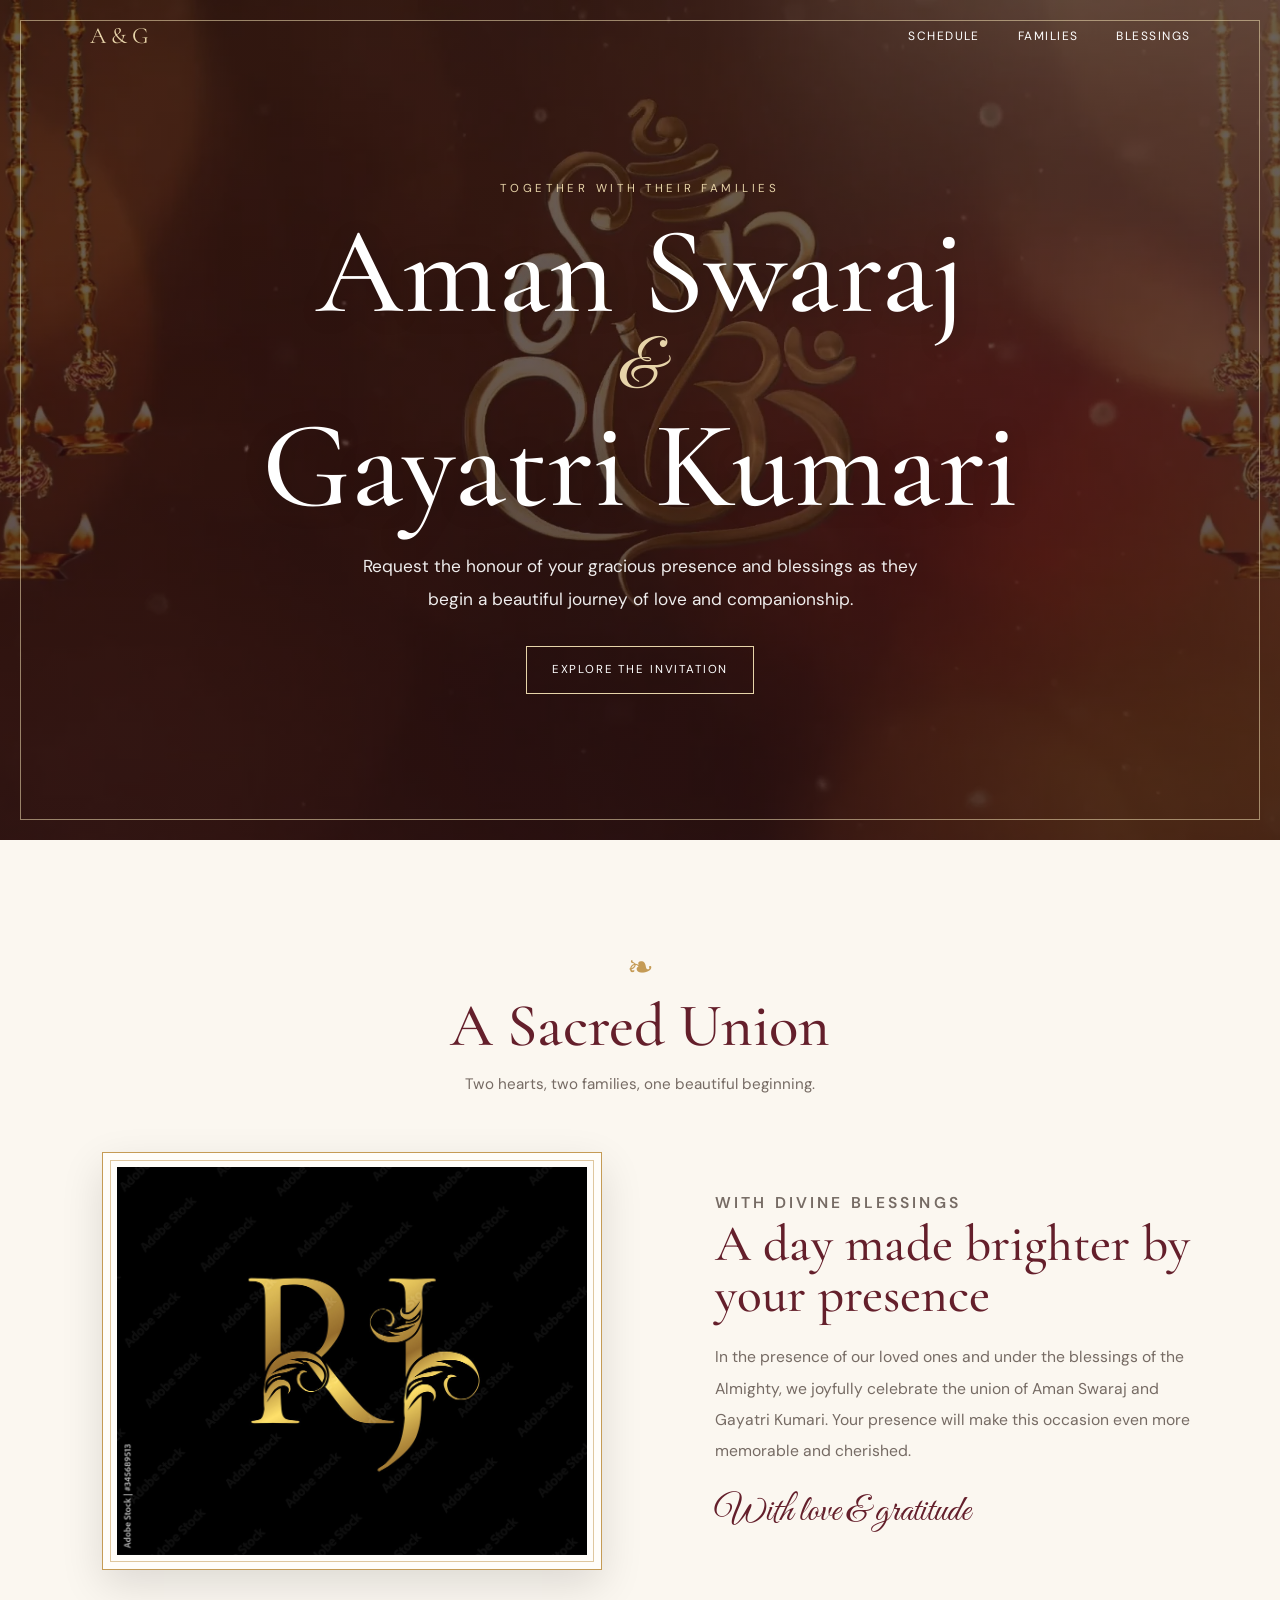
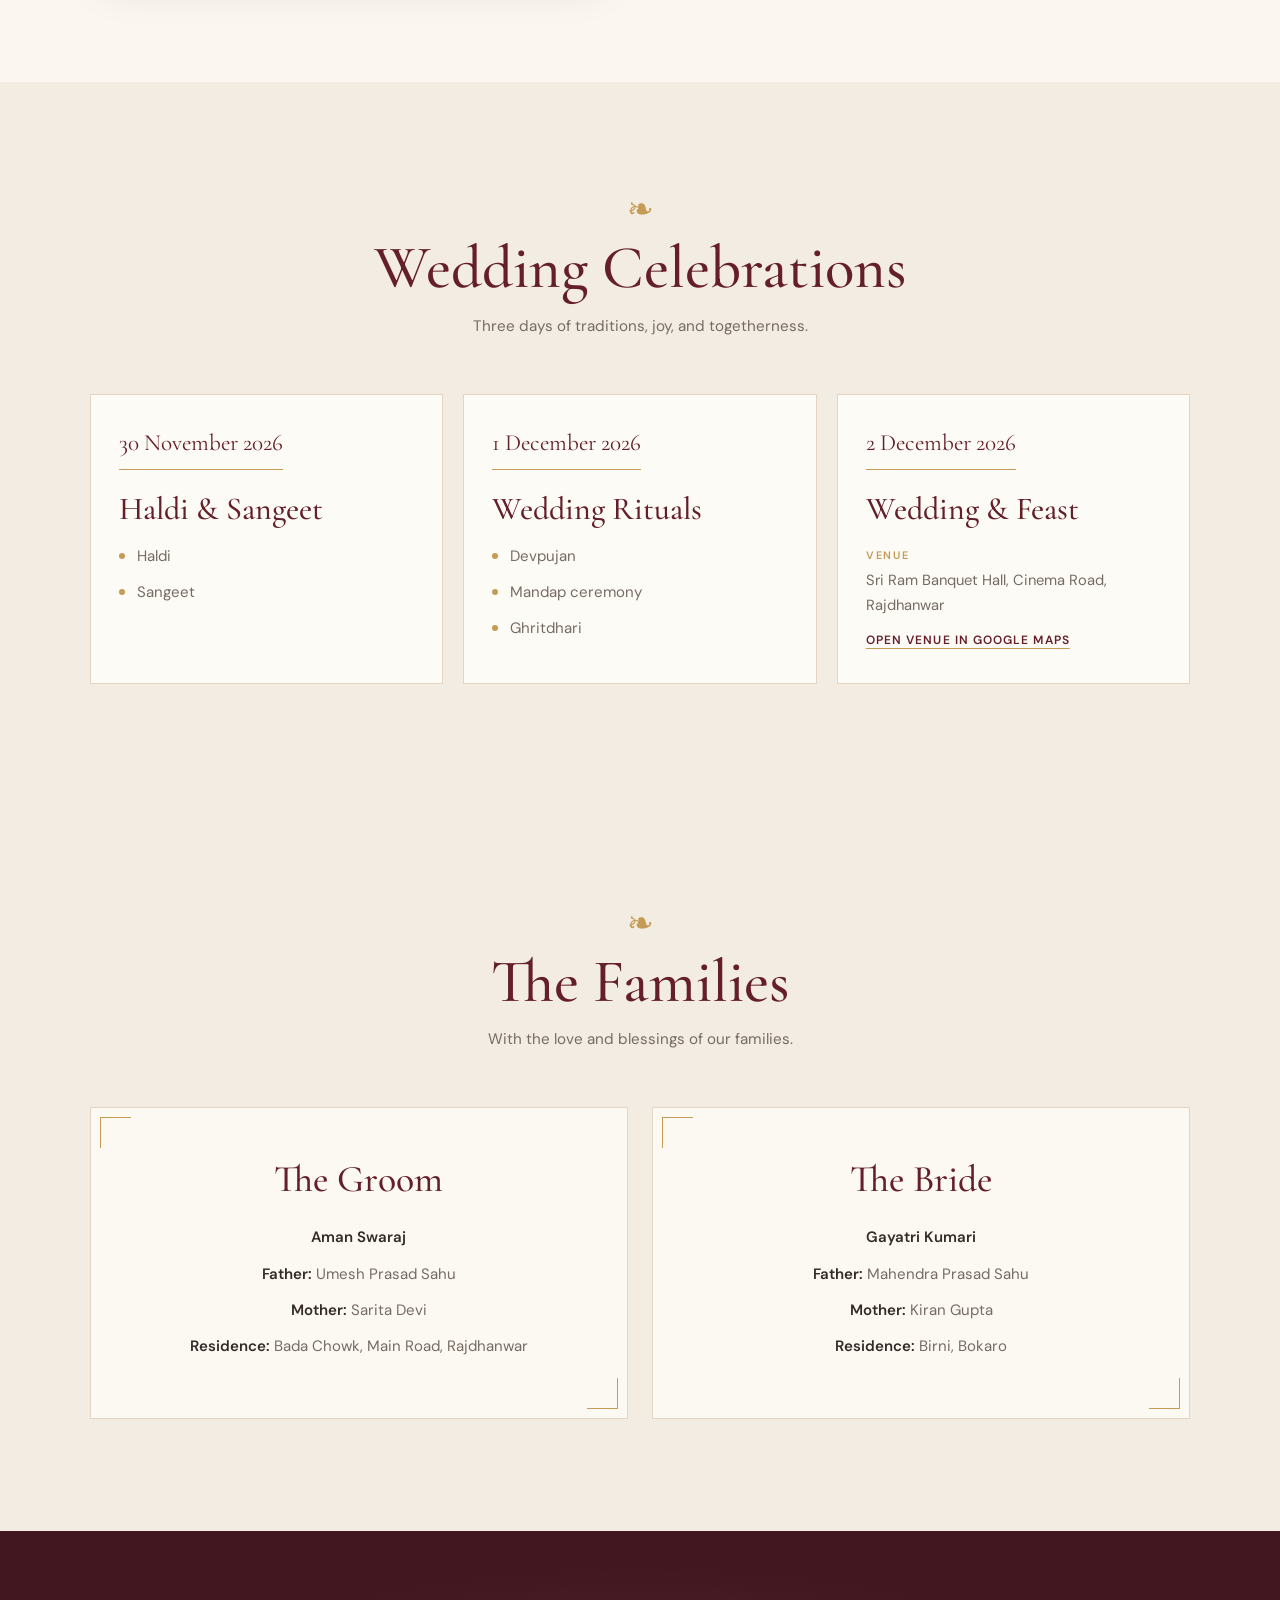
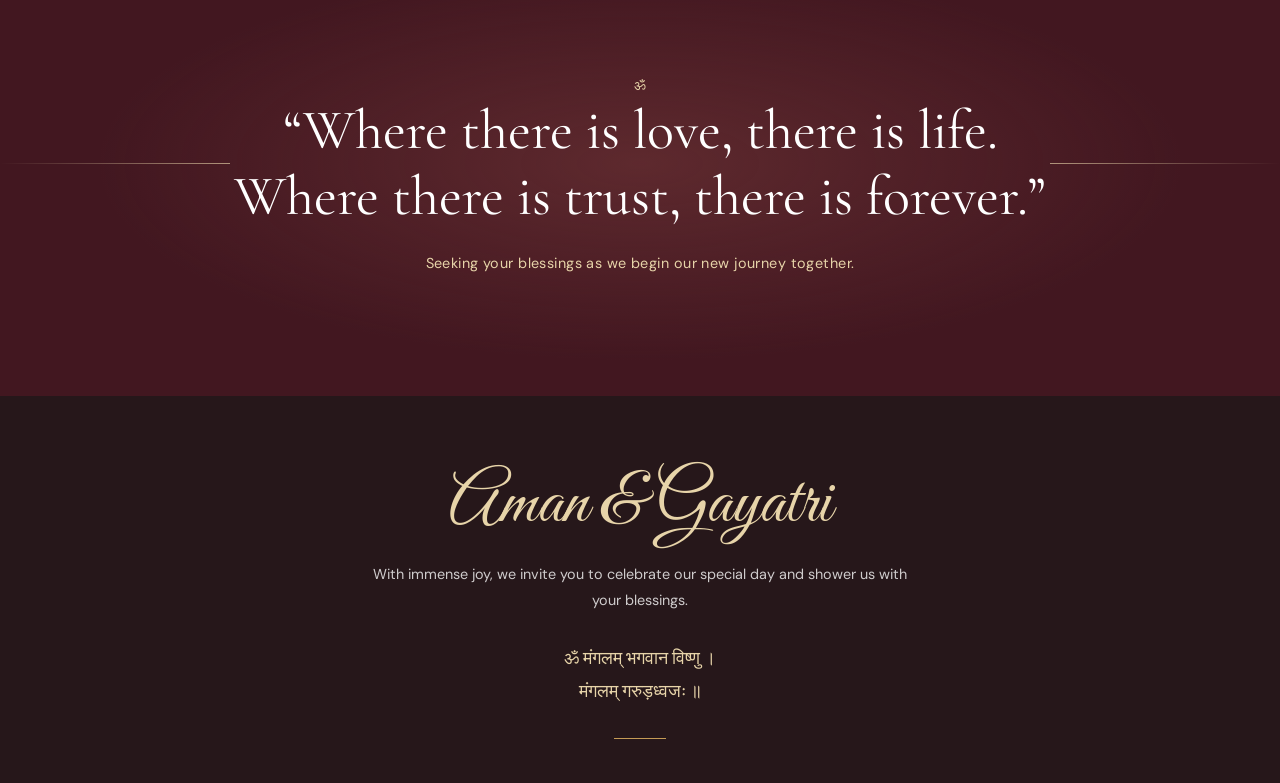
==== commit 9d4bb727: "made couple1.pic in use" ====
--- a/index.html
+++ b/index.html
@@ -230,38 +230,31 @@
             gap: clamp(42px, 8vw, 100px);
         }
 
-        .story-emblem {
+        .couple-photo {
             position: relative;
-            display: grid;
-            width: min(100%, 420px);
-            aspect-ratio: 4 / 5;
-            place-items: center;
+            width: min(100%, 500px);
             justify-self: center;
-            overflow: hidden;
+            margin: 0;
+            padding: 14px;
             border: 1px solid var(--gold);
-            background:
-                radial-gradient(circle at center, rgba(255, 253, 249, .85) 0 20%, transparent 20.5%),
-                url("./couple2.jpg") center / cover no-repeat;
-        }
-
-        .story-emblem::before {
+            background: var(--paper);
+            box-shadow: 0 15px 40px rgba(0, 0, 0, .12);
+        }
+
+        .couple-photo::before {
             position: absolute;
-            inset: 14px;
-            border: 1px solid rgba(255, 253, 249, .75);
+            inset: 7px;
+            border: 1px solid rgba(197, 155, 85, .55);
             content: "";
-        }
-
-        .story-emblem span {
-            position: relative;
-            display: grid;
-            width: 118px;
-            aspect-ratio: 1;
-            place-items: center;
-            border: 1px solid var(--gold);
-            border-radius: 50%;
-            background: rgba(255, 253, 249, .88);
-            color: var(--maroon);
-            font-size: 3.4rem;
+            pointer-events: none;
+        }
+
+        .couple-photo img {
+            display: block;
+            width: 100%;
+            max-height: 570px;
+            object-fit: contain;
+            object-position: center;
         }
 
         .story-copy {
@@ -682,7 +675,9 @@
                     <p>Two hearts, two families, one beautiful beginning.</p>
                 </div>
                 <div class="story-layout">
-                    <div class="story-emblem" aria-hidden="true"><span>ॐ</span></div>
+                    <figure class="couple-photo">
+                        <img src="./couple1.jpg" alt="Aman Swaraj and Gayatri Kumari together" loading="lazy">
+                    </figure>
                     <div class="story-copy">
                         <p class="small-label">With divine blessings</p>
                         <h3>A day made brighter by your presence</h3>
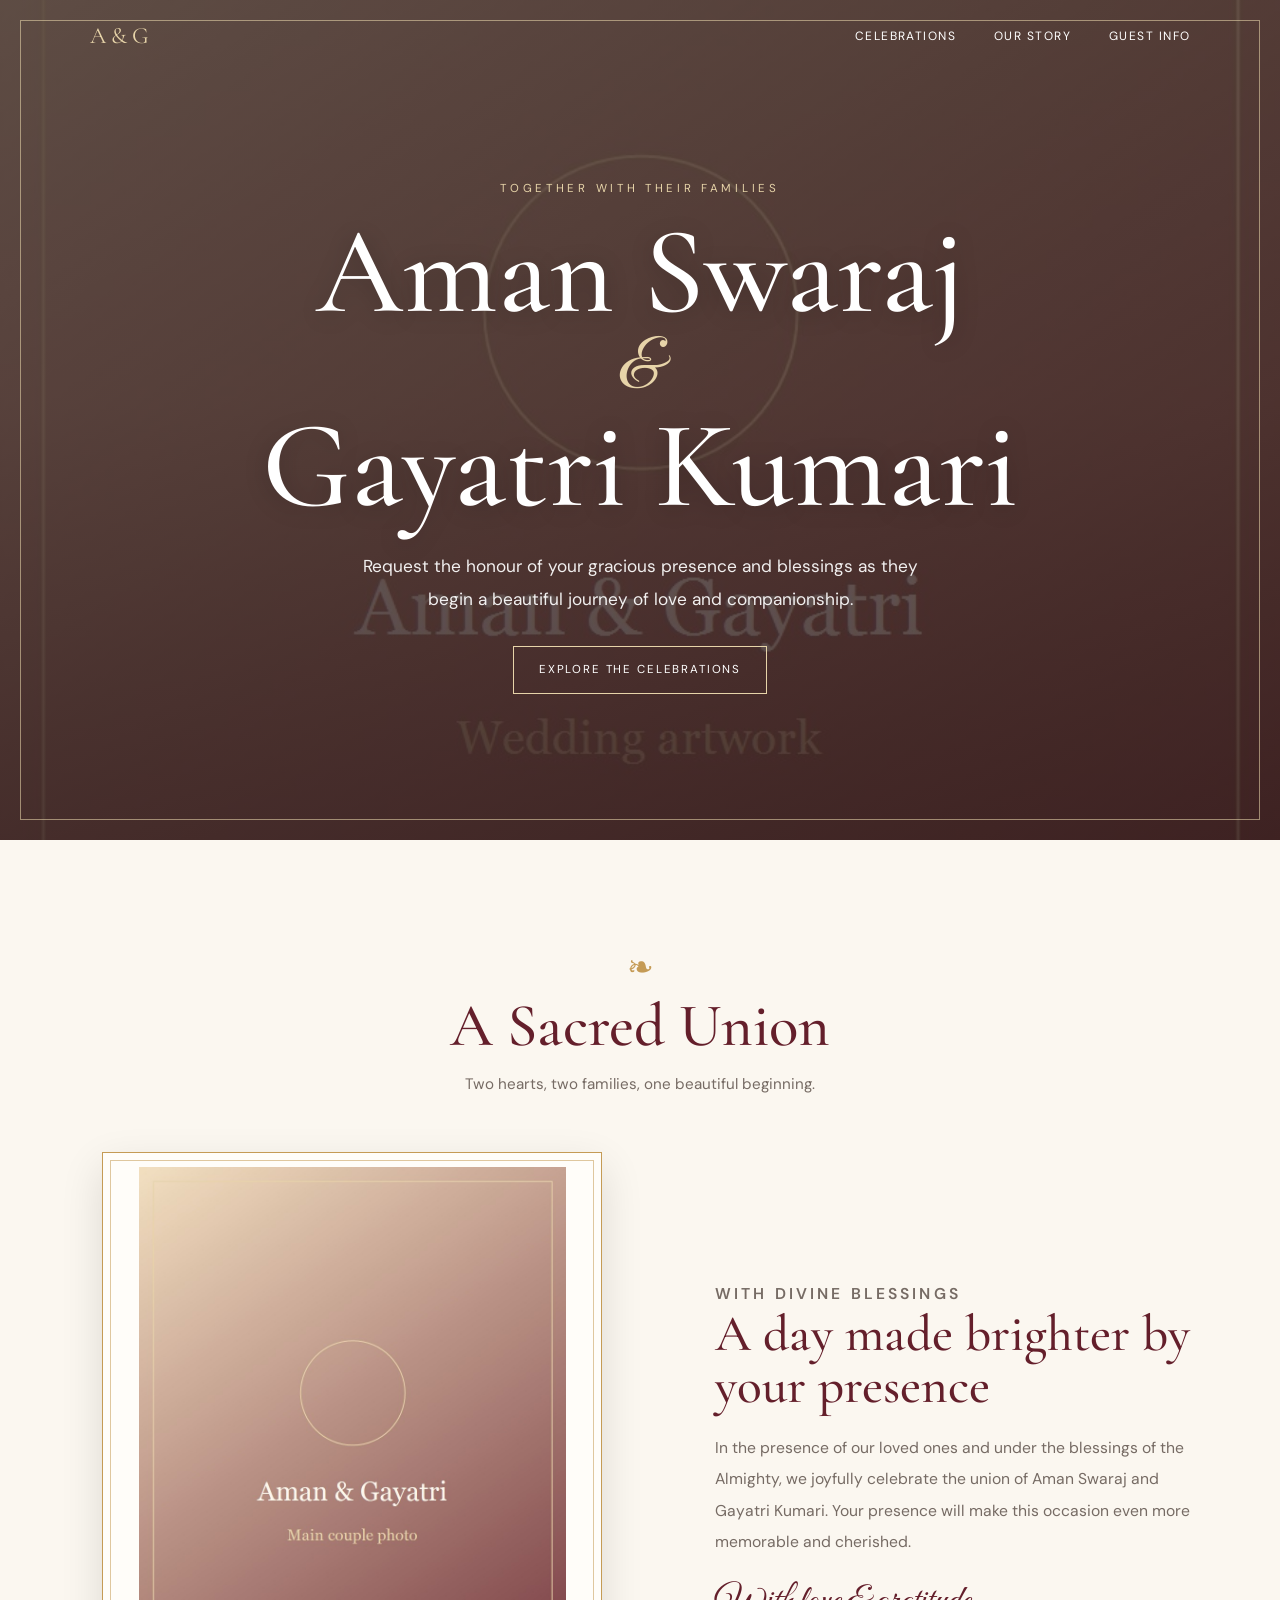
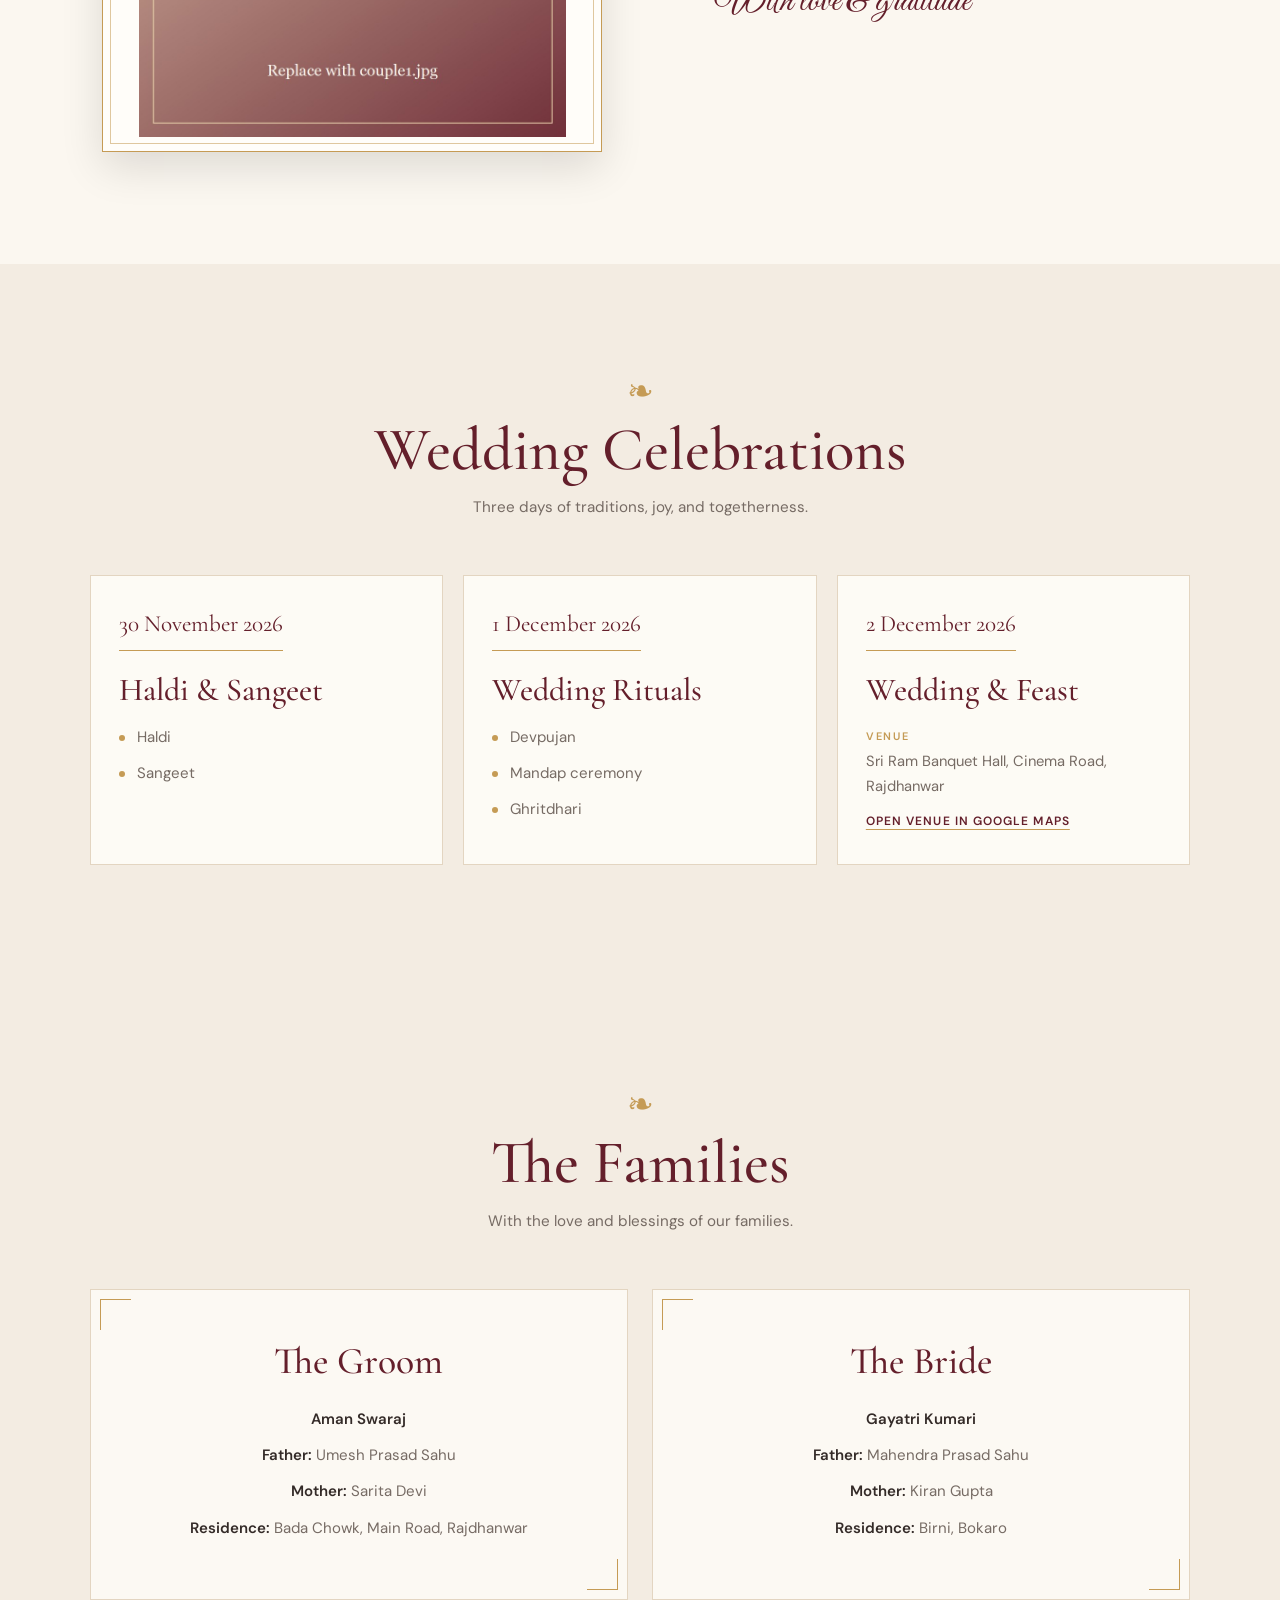
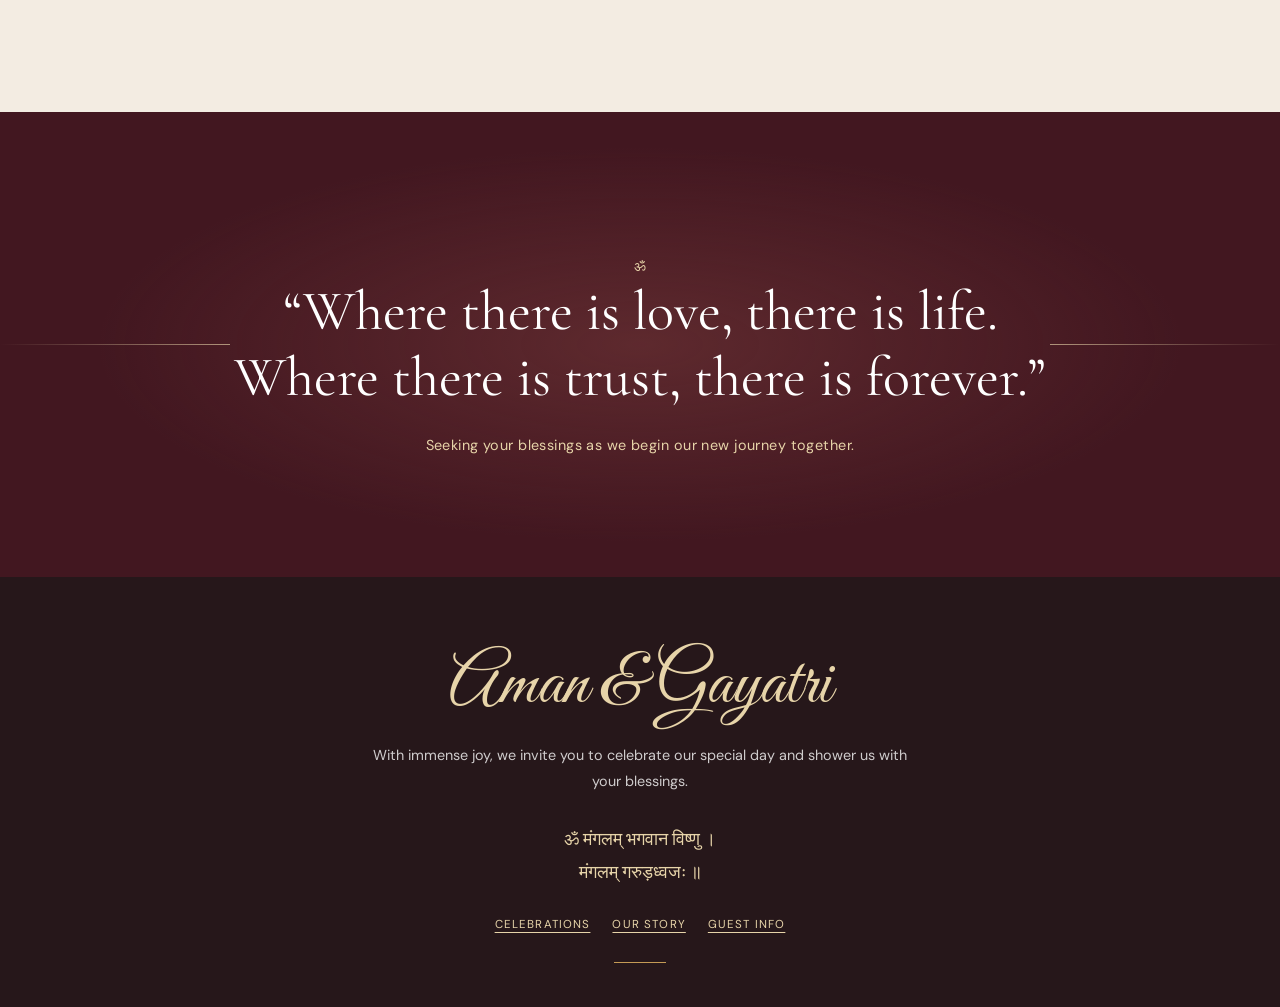
==== commit 634c1cc3: "adding other pages" ====
--- a/index.html
+++ b/index.html
@@ -9,646 +9,17 @@
     <link rel="preconnect" href="https://fonts.googleapis.com">
     <link rel="preconnect" href="https://fonts.gstatic.com" crossorigin>
     <link href="https://fonts.googleapis.com/css2?family=Cormorant+Garamond:wght@400;500;600;700&family=DM+Sans:wght@400;500;600&family=Great+Vibes&display=swap" rel="stylesheet">
-    <style>
-        :root {
-            color-scheme: light;
-            --maroon: #641f2b;
-            --deep-maroon: #421720;
-            --gold: #c59b55;
-            --soft-gold: #e7d4a9;
-            --ivory: #fbf7f0;
-            --paper: #fffdf9;
-            --ink: #342b28;
-            --muted: #766b64;
-            --serif: "Cormorant Garamond", Georgia, serif;
-            --sans: "DM Sans", sans-serif;
-            --script: "Great Vibes", cursive;
-        }
-
-        * {
-            box-sizing: border-box;
-        }
-
-        html {
-            scroll-behavior: smooth;
-            scroll-padding-top: 82px;
-        }
-
-        body {
-            margin: 0;
-            background: var(--ivory);
-            color: var(--ink);
-            font-family: var(--sans);
-            -webkit-font-smoothing: antialiased;
-        }
-
-        a {
-            color: inherit;
-        }
-
-        .skip-link {
-            position: absolute;
-            z-index: 20;
-            top: 10px;
-            left: 10px;
-            padding: 10px 14px;
-            transform: translateY(-160%);
-            background: var(--paper);
-            color: var(--maroon);
-        }
-
-        .skip-link:focus {
-            transform: translateY(0);
-        }
-
-        .site-header {
-            position: absolute;
-            z-index: 2;
-            top: 0;
-            left: 0;
-            display: flex;
-            width: 100%;
-            align-items: center;
-            justify-content: space-between;
-            padding: 22px clamp(22px, 7vw, 100px);
-            color: white;
-        }
-
-        .brand {
-            color: var(--soft-gold);
-            font-family: var(--serif);
-            font-size: 1.45rem;
-            text-decoration: none;
-        }
-
-        .site-nav {
-            display: flex;
-            gap: clamp(18px, 3vw, 38px);
-        }
-
-        .site-nav a {
-            color: white;
-            font-size: .75rem;
-            letter-spacing: .12em;
-            text-decoration: none;
-            text-transform: uppercase;
-            transition: color .2s ease;
-        }
-
-        .site-nav a:hover,
-        .site-nav a:focus-visible {
-            color: var(--soft-gold);
-        }
-
-        .hero {
-            position: relative;
-            display: grid;
-            min-height: min(840px, 100vh);
-            min-height: min(840px, 100svh);
-            place-items: center;
-            overflow: hidden;
-            padding: 105px 24px 70px;
-            background:
-                linear-gradient(180deg, rgba(28, 14, 14, .66), rgba(31, 14, 15, .68) 48%, rgba(35, 15, 17, .78)),
-                url("./couple2.jpg") center 42% / cover no-repeat;
-            color: white;
-            text-align: center;
-        }
-
-        .hero::before {
-            position: absolute;
-            inset: 20px;
-            border: 1px solid rgba(231, 212, 169, .58);
-            content: "";
-            pointer-events: none;
-        }
-
-        .hero-content {
-            position: relative;
-            width: min(800px, 100%);
-        }
-
-        .eyebrow {
-            margin: 0 0 22px;
-            color: var(--soft-gold);
-            font-size: .72rem;
-            letter-spacing: .32em;
-            text-transform: uppercase;
-        }
-
-        .hero h1 {
-            margin: 0;
-            font-family: var(--serif);
-            font-size: clamp(3.4rem, 10vw, 7.7rem);
-            font-weight: 500;
-            line-height: .88;
-            text-shadow: 0 3px 24px rgba(0, 0, 0, .2);
-        }
-
-        .hero-ampersand {
-            display: block;
-            margin: 3px 0;
-            color: var(--soft-gold);
-            font-family: var(--script);
-            font-size: clamp(2.6rem, 6vw, 4.3rem);
-            line-height: 1.15;
-        }
-
-        .hero-copy {
-            max-width: 580px;
-            margin: 30px auto 0;
-            color: rgba(255, 255, 255, .92);
-            font-size: clamp(.94rem, 2vw, 1.08rem);
-            line-height: 1.9;
-        }
-
-        .hero-link {
-            display: inline-flex;
-            min-height: 48px;
-            align-items: center;
-            justify-content: center;
-            margin-top: 30px;
-            padding: 0 25px;
-            border: 1px solid var(--soft-gold);
-            color: white;
-            font-size: .72rem;
-            letter-spacing: .16em;
-            text-decoration: none;
-            text-transform: uppercase;
-            transition: background .2s ease, color .2s ease;
-        }
-
-        .hero-link:hover,
-        .hero-link:focus-visible {
-            background: var(--soft-gold);
-            color: var(--deep-maroon);
-        }
-
-        .section {
-            padding: clamp(68px, 9vw, 112px) 7vw;
-        }
-
-        .section-inner {
-            width: min(1120px, 100%);
-            margin: 0 auto;
-        }
-
-        .section-heading {
-            margin: 0 auto 54px;
-            text-align: center;
-        }
-
-        .flourish {
-            display: block;
-            margin-bottom: 12px;
-            color: var(--gold);
-            font-family: var(--serif);
-            font-size: 2rem;
-            line-height: 1;
-        }
-
-        .section-heading h2 {
-            margin: 0;
-            color: var(--maroon);
-            font-family: var(--serif);
-            font-size: clamp(2.5rem, 5vw, 3.8rem);
-            font-weight: 500;
-            line-height: 1;
-        }
-
-        .section-heading p {
-            margin: 15px 0 0;
-            color: var(--muted);
-            font-size: .95rem;
-            line-height: 1.7;
-        }
-
-        .story-layout {
-            display: grid;
-            grid-template-columns: minmax(0, 1.05fr) minmax(280px, .95fr);
-            align-items: center;
-            gap: clamp(42px, 8vw, 100px);
-        }
-
-        .couple-photo {
-            position: relative;
-            width: min(100%, 500px);
-            justify-self: center;
-            margin: 0;
-            padding: 14px;
-            border: 1px solid var(--gold);
-            background: var(--paper);
-            box-shadow: 0 15px 40px rgba(0, 0, 0, .12);
-        }
-
-        .couple-photo::before {
-            position: absolute;
-            inset: 7px;
-            border: 1px solid rgba(197, 155, 85, .55);
-            content: "";
-            pointer-events: none;
-        }
-
-        .couple-photo img {
-            display: block;
-            width: 100%;
-            max-height: 570px;
-            object-fit: contain;
-            object-position: center;
-        }
-
-        .story-copy {
-            padding: 12px 0;
-        }
-
-        .small-label {
-            margin: 0 0 12px;
-            color: var(--gold);
-            font-size: .7rem;
-            font-weight: 600;
-            letter-spacing: .2em;
-            text-transform: uppercase;
-        }
-
-        .story-copy h3 {
-            margin: 0 0 20px;
-            color: var(--maroon);
-            font-family: var(--serif);
-            font-size: clamp(2.3rem, 4vw, 3.2rem);
-            font-weight: 500;
-            line-height: 1;
-        }
-
-        .story-copy p {
-            margin: 0;
-            color: var(--muted);
-            font-size: .98rem;
-            line-height: 2;
-        }
-
-        .story-signoff {
-            margin-top: 22px;
-            color: var(--maroon);
-            font-family: var(--script);
-            font-size: 2.3rem;
-        }
-
-        .schedule-section {
-            background: #f3ece2;
-        }
-
-        .schedule-grid {
-            display: grid;
-            grid-template-columns: repeat(3, minmax(0, 1fr));
-            gap: 20px;
-            margin: 0;
-            padding: 0;
-            list-style: none;
-        }
-
-        .schedule-card {
-            position: relative;
-            min-height: 100%;
-            padding: 34px 28px;
-            border: 1px solid #e3d5c1;
-            background: rgba(255, 253, 249, .88);
-        }
-
-        .schedule-date {
-            display: inline-block;
-            margin: 0 0 22px;
-            padding-bottom: 12px;
-            border-bottom: 1px solid var(--gold);
-            color: var(--maroon);
-            font-family: var(--serif);
-            font-size: 1.45rem;
-        }
-
-        .schedule-card h3 {
-            margin: 0 0 18px;
-            color: var(--maroon);
-            font-family: var(--serif);
-            font-size: 2rem;
-            font-weight: 500;
-            line-height: 1.05;
-        }
-
-        .schedule-events {
-            display: grid;
-            gap: 12px;
-            margin: 0;
-            padding: 0;
-            color: var(--muted);
-            font-size: .94rem;
-            line-height: 1.6;
-            list-style: none;
-        }
-
-        .schedule-events li {
-            position: relative;
-            padding-left: 18px;
-        }
-
-        .schedule-events li::before {
-            position: absolute;
-            top: .65em;
-            left: 0;
-            width: 6px;
-            height: 6px;
-            border-radius: 50%;
-            background: var(--gold);
-            content: "";
-        }
-
-        .venue-label {
-            margin: 22px 0 6px;
-            color: var(--gold);
-            font-size: .68rem;
-            font-weight: 600;
-            letter-spacing: .16em;
-            text-transform: uppercase;
-        }
-
-        .venue-address {
-            margin: 0;
-            color: var(--muted);
-            font-size: .92rem;
-            line-height: 1.7;
-        }
-
-        .map-link {
-            display: inline-block;
-            margin-top: 14px;
-            color: var(--maroon);
-            font-size: .75rem;
-            font-weight: 600;
-            letter-spacing: .09em;
-            text-decoration-color: var(--gold);
-            text-underline-offset: 4px;
-            text-transform: uppercase;
-        }
-
-        .map-link:hover,
-        .map-link:focus-visible {
-            color: #9a3e45;
-        }
-
-        .family-section {
-            background: #f3ece2;
-        }
-
-        .family-grid {
-            display: grid;
-            grid-template-columns: repeat(2, minmax(0, 1fr));
-            gap: 24px;
-        }
-
-        .family-card {
-            position: relative;
-            padding: clamp(30px, 5vw, 48px);
-            border: 1px solid #e3d5c1;
-            background: rgba(255, 253, 249, .78);
-            text-align: center;
-        }
-
-        .family-card::before,
-        .family-card::after {
-            position: absolute;
-            width: 30px;
-            height: 30px;
-            border-color: var(--gold);
-            border-style: solid;
-            content: "";
-        }
-
-        .family-card::before {
-            top: 9px;
-            left: 9px;
-            border-width: 1px 0 0 1px;
-        }
-
-        .family-card::after {
-            right: 9px;
-            bottom: 9px;
-            border-width: 0 1px 1px 0;
-        }
-
-        .family-card h3 {
-            margin: 0 0 22px;
-            color: var(--maroon);
-            font-family: var(--serif);
-            font-size: 2.35rem;
-            font-weight: 500;
-        }
-
-        .family-card p {
-            margin: 10px 0;
-            color: var(--muted);
-            font-size: .94rem;
-            line-height: 1.75;
-        }
-
-        .family-card strong {
-            color: var(--ink);
-            font-weight: 600;
-        }
-
-        .blessing {
-            position: relative;
-            overflow: hidden;
-            padding: clamp(70px, 10vw, 120px) 24px;
-            background:
-                radial-gradient(ellipse at center, rgba(132, 66, 65, .42), transparent 60%),
-                var(--deep-maroon);
-            color: white;
-            text-align: center;
-        }
-
-        .blessing::before,
-        .blessing::after {
-            position: absolute;
-            top: 50%;
-            width: min(20vw, 230px);
-            height: 1px;
-            background: linear-gradient(90deg, transparent, rgba(231, 212, 169, .65));
-            content: "";
-        }
-
-        .blessing::before {
-            left: 0;
-        }
-
-        .blessing::after {
-            right: 0;
-            transform: rotate(180deg);
-        }
-
-        .blessing-symbol {
-            margin: 0 0 16px;
-            color: var(--soft-gold);
-            font-size: 2rem;
-        }
-
-        .blessing blockquote {
-            max-width: 850px;
-            margin: 0 auto;
-            font-family: var(--serif);
-            font-size: clamp(2rem, 5vw, 3.5rem);
-            font-weight: 400;
-            line-height: 1.18;
-        }
-
-        .blessing p {
-            margin: 22px 0 0;
-            color: var(--soft-gold);
-            font-size: .9rem;
-            letter-spacing: .03em;
-            line-height: 1.7;
-        }
-
-        .site-footer {
-            padding: 64px 24px 44px;
-            background: #26171a;
-            color: white;
-            text-align: center;
-        }
-
-        .site-footer h2 {
-            margin: 0;
-            color: var(--soft-gold);
-            font-family: var(--script);
-            font-size: clamp(3rem, 7vw, 4.5rem);
-            font-weight: 400;
-        }
-
-        .site-footer > p {
-            max-width: 540px;
-            margin: 12px auto 0;
-            color: rgba(255, 255, 255, .78);
-            font-size: .9rem;
-            line-height: 1.8;
-        }
-
-        .footer-mantra {
-            margin-top: 28px;
-            color: var(--soft-gold);
-            font-family: var(--serif);
-            font-size: 1.15rem;
-            line-height: 1.8;
-        }
-
-        .footer-rule {
-            width: 52px;
-            height: 1px;
-            margin: 30px auto 0;
-            border: 0;
-            background: var(--gold);
-        }
-
-        @media (max-width: 700px) {
-            .site-header {
-                align-items: flex-start;
-                padding: 17px 24px;
-            }
-
-            .brand {
-                font-size: 1.25rem;
-            }
-
-            .site-nav {
-                gap: 12px;
-                padding-top: 6px;
-            }
-
-            .site-nav a {
-                font-size: .61rem;
-                letter-spacing: .08em;
-            }
-
-            .hero {
-                min-height: 780px;
-                min-height: max(680px, 100svh);
-                background-position: 54% center;
-            }
-
-            .hero::before {
-                inset: 12px;
-            }
-
-            .eyebrow {
-                font-size: .63rem;
-                letter-spacing: .24em;
-            }
-
-            .story-layout {
-                grid-template-columns: 1fr;
-                gap: 48px;
-            }
-
-            .story-copy {
-                text-align: center;
-            }
-
-            .family-grid {
-                grid-template-columns: 1fr;
-            }
-
-            .schedule-grid {
-                grid-template-columns: 1fr;
-            }
-
-        }
-
-        @media (min-width: 701px) and (max-width: 900px) {
-            .schedule-grid {
-                grid-template-columns: repeat(2, minmax(0, 1fr));
-            }
-
-            .schedule-grid li:last-child {
-                grid-column: 1 / -1;
-            }
-        }
-
-        @media (max-width: 380px) {
-            .site-header {
-                padding-inline: 18px;
-            }
-
-            .site-nav {
-                gap: 9px;
-            }
-
-            .site-nav a {
-                font-size: .56rem;
-            }
-
-            .hero h1 {
-                font-size: clamp(2.35rem, 11vw, 3rem);
-            }
-        }
-
-        @media (prefers-reduced-motion: reduce) {
-            html {
-                scroll-behavior: auto;
-            }
-
-            *,
-            *::before,
-            *::after {
-                transition-duration: .01ms !important;
-            }
-        }
-    </style>
+    <link rel="stylesheet" href="./styles.css">
 </head>
 <body>
     <a class="skip-link" href="#main">Skip to invitation</a>
 
     <header class="site-header">
-        <a class="brand" href="#home" aria-label="Aman and Gayatri, home">A &amp; G</a>
+        <a class="brand" href="./index.html#home" aria-label="Aman and Gayatri, home">A &amp; G</a>
         <nav class="site-nav" aria-label="Main navigation">
-            <a href="#schedule">Schedule</a>
-            <a href="#families">Families</a>
-            <a href="#blessings">Blessings</a>
+            <a href="./celebrations.html">Celebrations</a>
+            <a href="./our-story.html">Our Story</a>
+            <a href="./guest-info.html">Guest Info</a>
         </nav>
     </header>
 
@@ -663,7 +34,7 @@
                     Request the honour of your gracious presence and blessings
                     as they begin a beautiful journey of love and companionship.
                 </p>
-                <a class="hero-link" href="#story">Explore the invitation</a>
+                <a class="hero-link" href="./celebrations.html">Explore the celebrations</a>
             </div>
         </section>
 
@@ -781,6 +152,11 @@
             ॐ मंगलम् भगवान विष्णु ।<br>
             मंगलम् गरुड़ध्वजः ॥
         </div>
+        <nav class="footer-navigation" aria-label="Footer navigation">
+            <a href="./celebrations.html">Celebrations</a>
+            <a href="./our-story.html">Our Story</a>
+            <a href="./guest-info.html">Guest Info</a>
+        </nav>
         <hr class="footer-rule">
     </footer>
 </body>
--- a/styles.css
+++ b/styles.css
@@ -0,0 +1,879 @@
+:root {
+            color-scheme: light;
+            --maroon: #641f2b;
+            --deep-maroon: #421720;
+            --gold: #c59b55;
+            --soft-gold: #e7d4a9;
+            --ivory: #fbf7f0;
+            --paper: #fffdf9;
+            --ink: #342b28;
+            --muted: #766b64;
+            --serif: "Cormorant Garamond", Georgia, serif;
+            --sans: "DM Sans", sans-serif;
+            --script: "Great Vibes", cursive;
+        }
+
+        * {
+            box-sizing: border-box;
+        }
+
+        html {
+            scroll-behavior: smooth;
+            scroll-padding-top: 82px;
+        }
+
+        body {
+            margin: 0;
+            background: var(--ivory);
+            color: var(--ink);
+            font-family: var(--sans);
+            -webkit-font-smoothing: antialiased;
+        }
+
+        a {
+            color: inherit;
+        }
+
+        .skip-link {
+            position: absolute;
+            z-index: 20;
+            top: 10px;
+            left: 10px;
+            padding: 10px 14px;
+            transform: translateY(-160%);
+            background: var(--paper);
+            color: var(--maroon);
+        }
+
+        .skip-link:focus {
+            transform: translateY(0);
+        }
+
+        .site-header {
+            position: absolute;
+            z-index: 2;
+            top: 0;
+            left: 0;
+            display: flex;
+            width: 100%;
+            align-items: center;
+            justify-content: space-between;
+            padding: 22px clamp(22px, 7vw, 100px);
+            color: white;
+        }
+
+        .brand {
+            color: var(--soft-gold);
+            font-family: var(--serif);
+            font-size: 1.45rem;
+            text-decoration: none;
+        }
+
+        .site-nav {
+            display: flex;
+            gap: clamp(18px, 3vw, 38px);
+        }
+
+        .site-nav a {
+            color: white;
+            font-size: .75rem;
+            letter-spacing: .12em;
+            text-decoration: none;
+            text-transform: uppercase;
+            transition: color .2s ease;
+        }
+
+        .site-nav a:hover,
+        .site-nav a:focus-visible {
+            color: var(--soft-gold);
+        }
+
+        .hero {
+            position: relative;
+            display: grid;
+            min-height: min(840px, 100vh);
+            min-height: min(840px, 100svh);
+            place-items: center;
+            overflow: hidden;
+            padding: 105px 24px 70px;
+            background:
+                linear-gradient(180deg, rgba(28, 14, 14, .66), rgba(31, 14, 15, .68) 48%, rgba(35, 15, 17, .78)),
+                url("./couple2.jpg") center 42% / cover no-repeat;
+            color: white;
+            text-align: center;
+        }
+
+        .hero::before {
+            position: absolute;
+            inset: 20px;
+            border: 1px solid rgba(231, 212, 169, .58);
+            content: "";
+            pointer-events: none;
+        }
+
+        .hero-content {
+            position: relative;
+            width: min(800px, 100%);
+        }
+
+        .eyebrow {
+            margin: 0 0 22px;
+            color: var(--soft-gold);
+            font-size: .72rem;
+            letter-spacing: .32em;
+            text-transform: uppercase;
+        }
+
+        .hero h1 {
+            margin: 0;
+            font-family: var(--serif);
+            font-size: clamp(3.4rem, 10vw, 7.7rem);
+            font-weight: 500;
+            line-height: .88;
+            text-shadow: 0 3px 24px rgba(0, 0, 0, .2);
+        }
+
+        .hero-ampersand {
+            display: block;
+            margin: 3px 0;
+            color: var(--soft-gold);
+            font-family: var(--script);
+            font-size: clamp(2.6rem, 6vw, 4.3rem);
+            line-height: 1.15;
+        }
+
+        .hero-copy {
+            max-width: 580px;
+            margin: 30px auto 0;
+            color: rgba(255, 255, 255, .92);
+            font-size: clamp(.94rem, 2vw, 1.08rem);
+            line-height: 1.9;
+        }
+
+        .hero-link {
+            display: inline-flex;
+            min-height: 48px;
+            align-items: center;
+            justify-content: center;
+            margin-top: 30px;
+            padding: 0 25px;
+            border: 1px solid var(--soft-gold);
+            color: white;
+            font-size: .72rem;
+            letter-spacing: .16em;
+            text-decoration: none;
+            text-transform: uppercase;
+            transition: background .2s ease, color .2s ease;
+        }
+
+        .hero-link:hover,
+        .hero-link:focus-visible {
+            background: var(--soft-gold);
+            color: var(--deep-maroon);
+        }
+
+        .section {
+            padding: clamp(68px, 9vw, 112px) 7vw;
+        }
+
+        .section-inner {
+            width: min(1120px, 100%);
+            margin: 0 auto;
+        }
+
+        .section-heading {
+            margin: 0 auto 54px;
+            text-align: center;
+        }
+
+        .flourish {
+            display: block;
+            margin-bottom: 12px;
+            color: var(--gold);
+            font-family: var(--serif);
+            font-size: 2rem;
+            line-height: 1;
+        }
+
+        .section-heading h2 {
+            margin: 0;
+            color: var(--maroon);
+            font-family: var(--serif);
+            font-size: clamp(2.5rem, 5vw, 3.8rem);
+            font-weight: 500;
+            line-height: 1;
+        }
+
+        .section-heading p {
+            margin: 15px 0 0;
+            color: var(--muted);
+            font-size: .95rem;
+            line-height: 1.7;
+        }
+
+        .story-layout {
+            display: grid;
+            grid-template-columns: minmax(0, 1.05fr) minmax(280px, .95fr);
+            align-items: center;
+            gap: clamp(42px, 8vw, 100px);
+        }
+
+        .couple-photo {
+            position: relative;
+            width: min(100%, 500px);
+            justify-self: center;
+            margin: 0;
+            padding: 14px;
+            border: 1px solid var(--gold);
+            background: var(--paper);
+            box-shadow: 0 15px 40px rgba(0, 0, 0, .12);
+        }
+
+        .couple-photo::before {
+            position: absolute;
+            inset: 7px;
+            border: 1px solid rgba(197, 155, 85, .55);
+            content: "";
+            pointer-events: none;
+        }
+
+        .couple-photo img {
+            display: block;
+            width: 100%;
+            max-height: 570px;
+            object-fit: contain;
+            object-position: center;
+        }
+
+        .story-copy {
+            padding: 12px 0;
+        }
+
+        .small-label {
+            margin: 0 0 12px;
+            color: var(--gold);
+            font-size: .7rem;
+            font-weight: 600;
+            letter-spacing: .2em;
+            text-transform: uppercase;
+        }
+
+        .story-copy h3 {
+            margin: 0 0 20px;
+            color: var(--maroon);
+            font-family: var(--serif);
+            font-size: clamp(2.3rem, 4vw, 3.2rem);
+            font-weight: 500;
+            line-height: 1;
+        }
+
+        .story-copy p {
+            margin: 0;
+            color: var(--muted);
+            font-size: .98rem;
+            line-height: 2;
+        }
+
+        .story-signoff {
+            margin-top: 22px;
+            color: var(--maroon);
+            font-family: var(--script);
+            font-size: 2.3rem;
+        }
+
+        .schedule-section {
+            background: #f3ece2;
+        }
+
+        .schedule-grid {
+            display: grid;
+            grid-template-columns: repeat(3, minmax(0, 1fr));
+            gap: 20px;
+            margin: 0;
+            padding: 0;
+            list-style: none;
+        }
+
+        .schedule-card {
+            position: relative;
+            min-height: 100%;
+            padding: 34px 28px;
+            border: 1px solid #e3d5c1;
+            background: rgba(255, 253, 249, .88);
+        }
+
+        .schedule-date {
+            display: inline-block;
+            margin: 0 0 22px;
+            padding-bottom: 12px;
+            border-bottom: 1px solid var(--gold);
+            color: var(--maroon);
+            font-family: var(--serif);
+            font-size: 1.45rem;
+        }
+
+        .schedule-card h3 {
+            margin: 0 0 18px;
+            color: var(--maroon);
+            font-family: var(--serif);
+            font-size: 2rem;
+            font-weight: 500;
+            line-height: 1.05;
+        }
+
+        .schedule-events {
+            display: grid;
+            gap: 12px;
+            margin: 0;
+            padding: 0;
+            color: var(--muted);
+            font-size: .94rem;
+            line-height: 1.6;
+            list-style: none;
+        }
+
+        .schedule-events li {
+            position: relative;
+            padding-left: 18px;
+        }
+
+        .schedule-events li::before {
+            position: absolute;
+            top: .65em;
+            left: 0;
+            width: 6px;
+            height: 6px;
+            border-radius: 50%;
+            background: var(--gold);
+            content: "";
+        }
+
+        .venue-label {
+            margin: 22px 0 6px;
+            color: var(--gold);
+            font-size: .68rem;
+            font-weight: 600;
+            letter-spacing: .16em;
+            text-transform: uppercase;
+        }
+
+        .venue-address {
+            margin: 0;
+            color: var(--muted);
+            font-size: .92rem;
+            line-height: 1.7;
+        }
+
+        .map-link {
+            display: inline-block;
+            margin-top: 14px;
+            color: var(--maroon);
+            font-size: .75rem;
+            font-weight: 600;
+            letter-spacing: .09em;
+            text-decoration-color: var(--gold);
+            text-underline-offset: 4px;
+            text-transform: uppercase;
+        }
+
+        .map-link:hover,
+        .map-link:focus-visible {
+            color: #9a3e45;
+        }
+
+        .family-section {
+            background: #f3ece2;
+        }
+
+        .family-grid {
+            display: grid;
+            grid-template-columns: repeat(2, minmax(0, 1fr));
+            gap: 24px;
+        }
+
+        .family-card {
+            position: relative;
+            padding: clamp(30px, 5vw, 48px);
+            border: 1px solid #e3d5c1;
+            background: rgba(255, 253, 249, .78);
+            text-align: center;
+        }
+
+        .family-card::before,
+        .family-card::after {
+            position: absolute;
+            width: 30px;
+            height: 30px;
+            border-color: var(--gold);
+            border-style: solid;
+            content: "";
+        }
+
+        .family-card::before {
+            top: 9px;
+            left: 9px;
+            border-width: 1px 0 0 1px;
+        }
+
+        .family-card::after {
+            right: 9px;
+            bottom: 9px;
+            border-width: 0 1px 1px 0;
+        }
+
+        .family-card h3 {
+            margin: 0 0 22px;
+            color: var(--maroon);
+            font-family: var(--serif);
+            font-size: 2.35rem;
+            font-weight: 500;
+        }
+
+        .family-card p {
+            margin: 10px 0;
+            color: var(--muted);
+            font-size: .94rem;
+            line-height: 1.75;
+        }
+
+        .family-card strong {
+            color: var(--ink);
+            font-weight: 600;
+        }
+
+        .blessing {
+            position: relative;
+            overflow: hidden;
+            padding: clamp(70px, 10vw, 120px) 24px;
+            background:
+                radial-gradient(ellipse at center, rgba(132, 66, 65, .42), transparent 60%),
+                var(--deep-maroon);
+            color: white;
+            text-align: center;
+        }
+
+        .blessing::before,
+        .blessing::after {
+            position: absolute;
+            top: 50%;
+            width: min(20vw, 230px);
+            height: 1px;
+            background: linear-gradient(90deg, transparent, rgba(231, 212, 169, .65));
+            content: "";
+        }
+
+        .blessing::before {
+            left: 0;
+        }
+
+        .blessing::after {
+            right: 0;
+            transform: rotate(180deg);
+        }
+
+        .blessing-symbol {
+            margin: 0 0 16px;
+            color: var(--soft-gold);
+            font-size: 2rem;
+        }
+
+        .blessing blockquote {
+            max-width: 850px;
+            margin: 0 auto;
+            font-family: var(--serif);
+            font-size: clamp(2rem, 5vw, 3.5rem);
+            font-weight: 400;
+            line-height: 1.18;
+        }
+
+        .blessing p {
+            margin: 22px 0 0;
+            color: var(--soft-gold);
+            font-size: .9rem;
+            letter-spacing: .03em;
+            line-height: 1.7;
+        }
+
+        .site-footer {
+            padding: 64px 24px 44px;
+            background: #26171a;
+            color: white;
+            text-align: center;
+        }
+
+        .site-footer h2 {
+            margin: 0;
+            color: var(--soft-gold);
+            font-family: var(--script);
+            font-size: clamp(3rem, 7vw, 4.5rem);
+            font-weight: 400;
+        }
+
+        .site-footer > p {
+            max-width: 540px;
+            margin: 12px auto 0;
+            color: rgba(255, 255, 255, .78);
+            font-size: .9rem;
+            line-height: 1.8;
+        }
+
+        .footer-mantra {
+            margin-top: 28px;
+            color: var(--soft-gold);
+            font-family: var(--serif);
+            font-size: 1.15rem;
+            line-height: 1.8;
+        }
+
+        .footer-rule {
+            width: 52px;
+            height: 1px;
+            margin: 30px auto 0;
+            border: 0;
+            background: var(--gold);
+        }
+
+        .site-header--interior {
+            position: relative;
+            background: var(--deep-maroon);
+        }
+
+        .site-header--interior .brand {
+            color: var(--soft-gold);
+        }
+
+        .site-header--interior .site-nav a[aria-current="page"] {
+            color: var(--soft-gold);
+            text-decoration: underline;
+            text-decoration-color: var(--gold);
+            text-underline-offset: 7px;
+        }
+
+        .page-hero {
+            padding: clamp(70px, 10vw, 118px) 24px;
+            background:
+                linear-gradient(180deg, rgba(42, 17, 22, .78), rgba(42, 17, 22, .86)),
+                url("./couple2.jpg") center 48% / cover no-repeat;
+            color: white;
+            text-align: center;
+        }
+
+        .page-hero .eyebrow {
+            margin-bottom: 16px;
+        }
+
+        .page-hero h1 {
+            margin: 0;
+            font-family: var(--serif);
+            font-size: clamp(3rem, 8vw, 5.5rem);
+            font-weight: 500;
+            line-height: 1;
+        }
+
+        .page-hero > p:last-child {
+            max-width: 650px;
+            margin: 20px auto 0;
+            color: rgba(255, 255, 255, .86);
+            font-size: 1rem;
+            line-height: 1.8;
+        }
+
+        .event-detail-grid {
+            display: grid;
+            grid-template-columns: repeat(3, minmax(0, 1fr));
+            gap: 22px;
+            margin: 0;
+            padding: 0;
+            list-style: none;
+        }
+
+        .event-detail-card {
+            height: 100%;
+            padding: clamp(28px, 4vw, 42px);
+            border: 1px solid #e3d5c1;
+            background: var(--paper);
+        }
+
+        .event-detail-card .schedule-date {
+            margin-bottom: 25px;
+        }
+
+        .event-detail-card h2 {
+            margin: 0 0 20px;
+            color: var(--maroon);
+            font-family: var(--serif);
+            font-size: 2.2rem;
+            font-weight: 500;
+            line-height: 1.05;
+        }
+
+        .event-detail-card .venue-label {
+            margin-top: 28px;
+        }
+
+        .page-note {
+            max-width: 760px;
+            margin: 42px auto 0;
+            color: var(--muted);
+            font-family: var(--serif);
+            font-size: 1.6rem;
+            line-height: 1.5;
+            text-align: center;
+        }
+
+        .memory-grid,
+        .quote-grid {
+            display: grid;
+            grid-template-columns: repeat(3, minmax(0, 1fr));
+            gap: 22px;
+        }
+
+        .memory-card {
+            margin: 0;
+            padding: 9px;
+            border: 1px solid #e3d5c1;
+            background: var(--paper);
+        }
+
+        .memory-image {
+            display: grid;
+            min-height: 300px;
+            aspect-ratio: 4 / 5;
+            place-items: center;
+            background-image:
+                linear-gradient(180deg, rgba(45, 22, 24, .08), rgba(45, 22, 24, .16)),
+                var(--memory-image),
+                linear-gradient(145deg, #e8d8ba, #b9786d 55%, #641f2b);
+            background-position: center;
+            background-repeat: no-repeat;
+            background-size: cover;
+        }
+
+        .memory-card figcaption {
+            padding: 17px 8px 10px;
+            color: var(--maroon);
+            font-family: var(--serif);
+            font-size: 1.45rem;
+            text-align: center;
+        }
+
+        .quote-card {
+            display: flex;
+            min-height: 220px;
+            align-items: center;
+            justify-content: center;
+            padding: 30px;
+            border: 1px solid #e3d5c1;
+            background: var(--paper);
+            text-align: center;
+        }
+
+        .quote-card blockquote {
+            margin: 0;
+            color: var(--maroon);
+            font-family: var(--serif);
+            font-size: 1.8rem;
+            line-height: 1.35;
+        }
+
+        .guest-info-grid {
+            display: grid;
+            grid-template-columns: repeat(2, minmax(0, 1fr));
+            gap: 22px;
+        }
+
+        .guest-card {
+            padding: clamp(28px, 4vw, 42px);
+            border: 1px solid #e3d5c1;
+            background: var(--paper);
+        }
+
+        .guest-card--wide {
+            grid-column: 1 / -1;
+        }
+
+        .guest-card h2 {
+            margin: 0 0 14px;
+            color: var(--maroon);
+            font-family: var(--serif);
+            font-size: 2.15rem;
+            font-weight: 500;
+        }
+
+        .guest-card p {
+            margin: 0;
+            color: var(--muted);
+            font-size: .96rem;
+            line-height: 1.85;
+        }
+
+        .guest-card .distance {
+            display: block;
+            margin-top: 12px;
+            color: var(--gold);
+            font-family: var(--serif);
+            font-size: 1.4rem;
+        }
+
+        .stay-card {
+            background: #f3ece2;
+        }
+
+        .contact-link {
+            display: inline-flex;
+            min-height: 48px;
+            align-items: center;
+            justify-content: center;
+            margin-top: 22px;
+            padding: 0 22px;
+            border: 1px solid var(--maroon);
+            background: var(--maroon);
+            color: white;
+            font-size: .75rem;
+            font-weight: 600;
+            letter-spacing: .1em;
+            text-decoration: none;
+            text-transform: uppercase;
+            transition: background .2s ease, color .2s ease;
+        }
+
+        .contact-link:hover,
+        .contact-link:focus-visible {
+            background: transparent;
+            color: var(--maroon);
+        }
+
+        .footer-navigation {
+            display: flex;
+            flex-wrap: wrap;
+            justify-content: center;
+            gap: 22px;
+            margin-top: 28px;
+            color: var(--soft-gold);
+            font-size: .72rem;
+            letter-spacing: .1em;
+            text-transform: uppercase;
+        }
+
+        .footer-navigation a {
+            text-underline-offset: 4px;
+        }
+
+        @media (max-width: 700px) {
+            .site-header {
+                align-items: flex-start;
+                padding: 17px 24px;
+            }
+
+            .brand {
+                font-size: 1.25rem;
+            }
+
+            .site-nav {
+                gap: 12px;
+                padding-top: 6px;
+            }
+
+            .site-nav a {
+                font-size: .61rem;
+                letter-spacing: .04em;
+                white-space: nowrap;
+            }
+
+            .site-header--interior {
+                padding: 17px 24px;
+            }
+
+            .hero {
+                min-height: 780px;
+                min-height: max(680px, 100svh);
+                background-position: 54% center;
+            }
+
+            .hero::before {
+                inset: 12px;
+            }
+
+            .eyebrow {
+                font-size: .63rem;
+                letter-spacing: .24em;
+            }
+
+            .story-layout {
+                grid-template-columns: 1fr;
+                gap: 48px;
+            }
+
+            .story-copy {
+                text-align: center;
+            }
+
+            .family-grid {
+                grid-template-columns: 1fr;
+            }
+
+            .schedule-grid {
+                grid-template-columns: 1fr;
+            }
+
+            .event-detail-grid,
+            .memory-grid,
+            .quote-grid,
+            .guest-info-grid {
+                grid-template-columns: 1fr;
+            }
+
+            .guest-card--wide {
+                grid-column: auto;
+            }
+
+            .memory-image {
+                min-height: 0;
+                aspect-ratio: 4 / 3;
+            }
+
+        }
+
+        @media (min-width: 701px) and (max-width: 900px) {
+            .schedule-grid {
+                grid-template-columns: repeat(2, minmax(0, 1fr));
+            }
+
+            .schedule-grid li:last-child {
+                grid-column: 1 / -1;
+            }
+        }
+
+        @media (max-width: 380px) {
+            .site-header {
+                padding-inline: 18px;
+            }
+
+            .site-nav {
+                gap: 9px;
+            }
+
+            .site-nav a {
+                font-size: .56rem;
+            }
+
+            .site-header--interior {
+                padding-inline: 18px;
+            }
+
+            .hero h1 {
+                font-size: clamp(2.35rem, 11vw, 3rem);
+            }
+        }
+
+        @media (prefers-reduced-motion: reduce) {
+            html {
+                scroll-behavior: auto;
+            }
+
+            *,
+            *::before,
+            *::after {
+                transition-duration: .01ms !important;
+            }
+        }
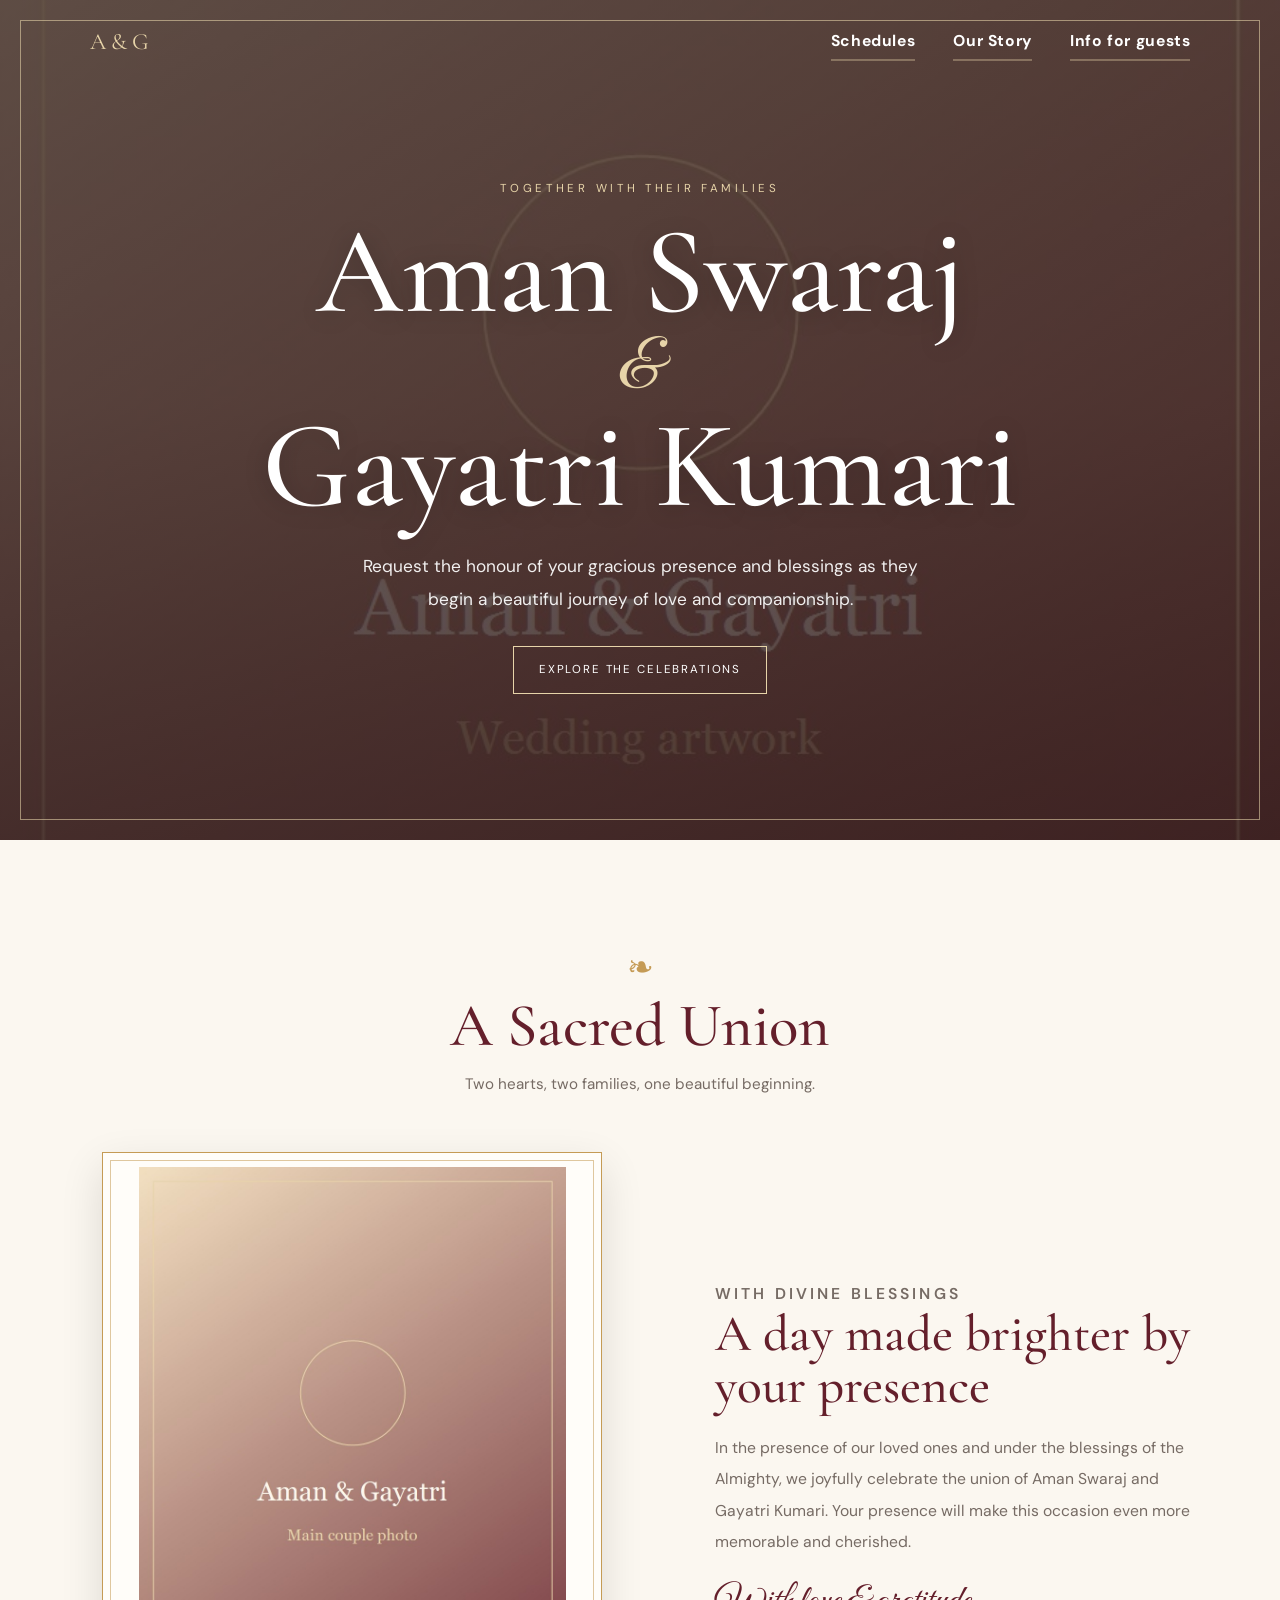
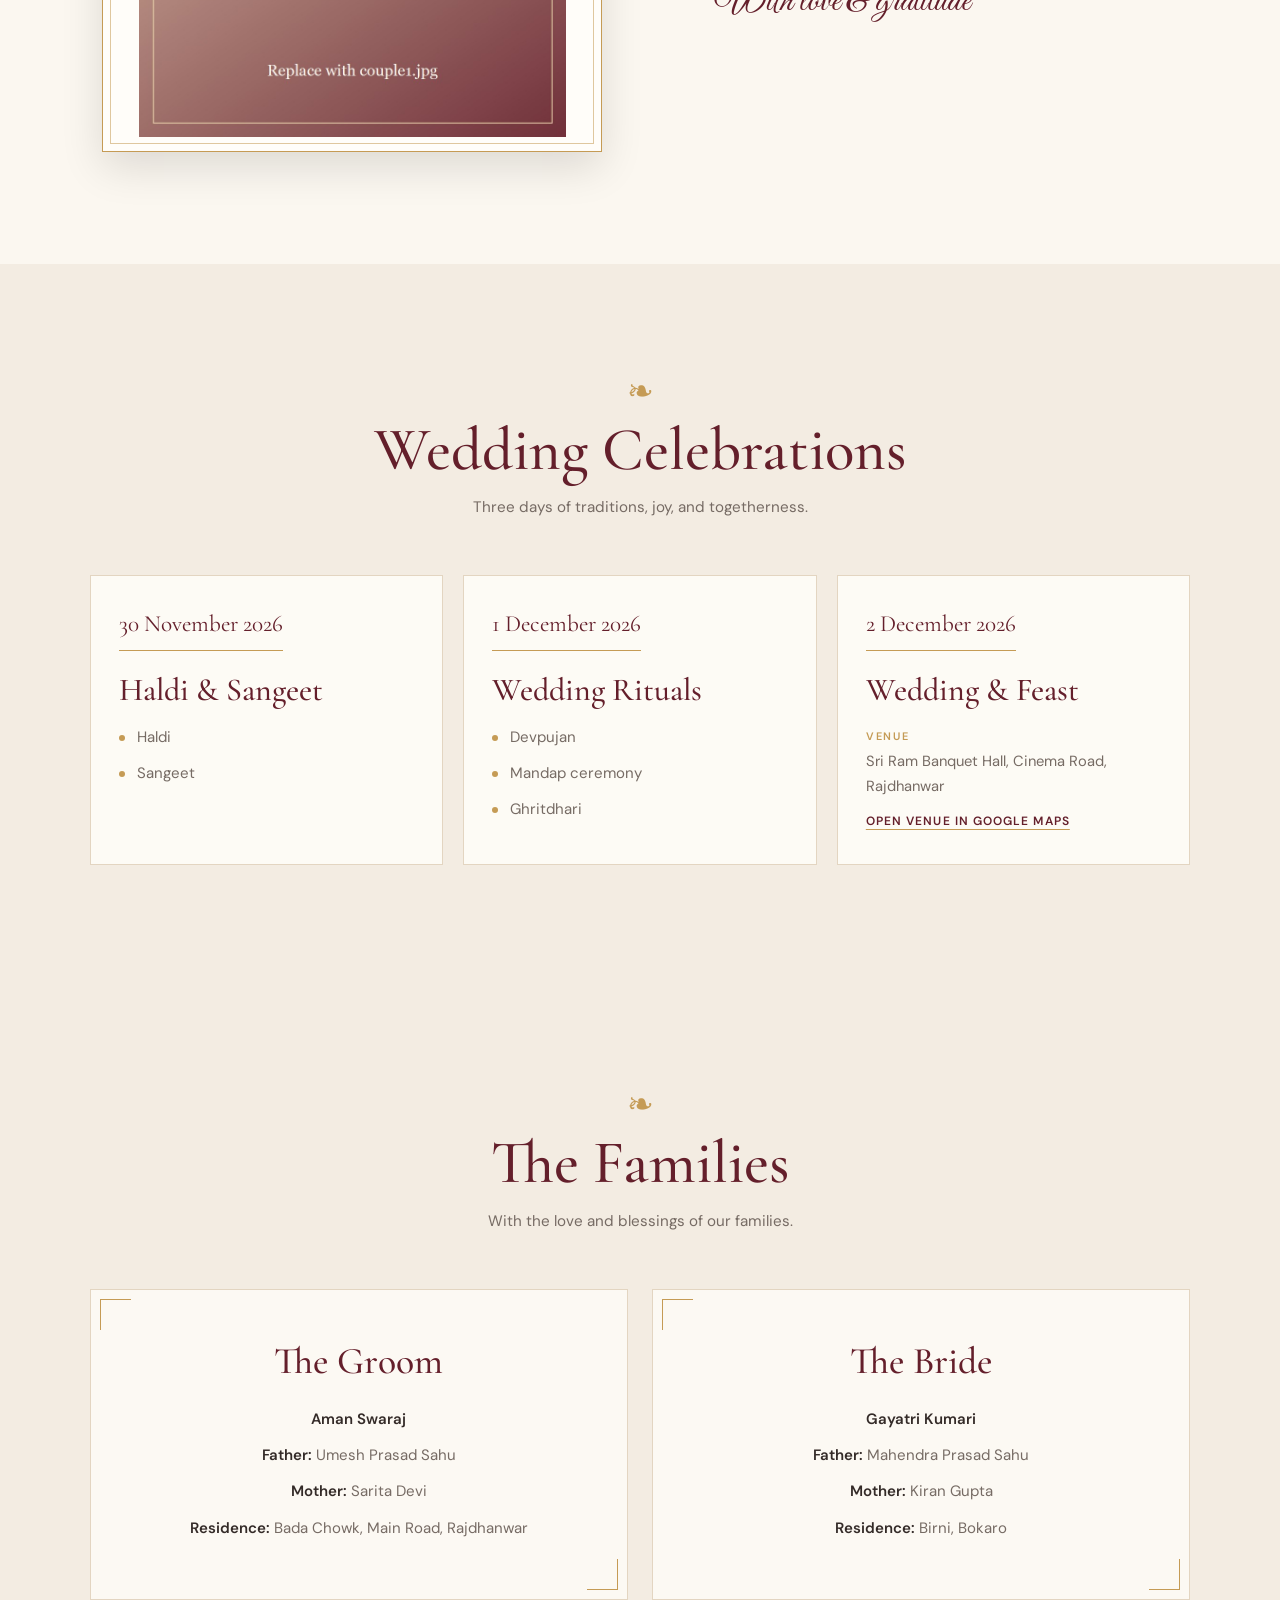
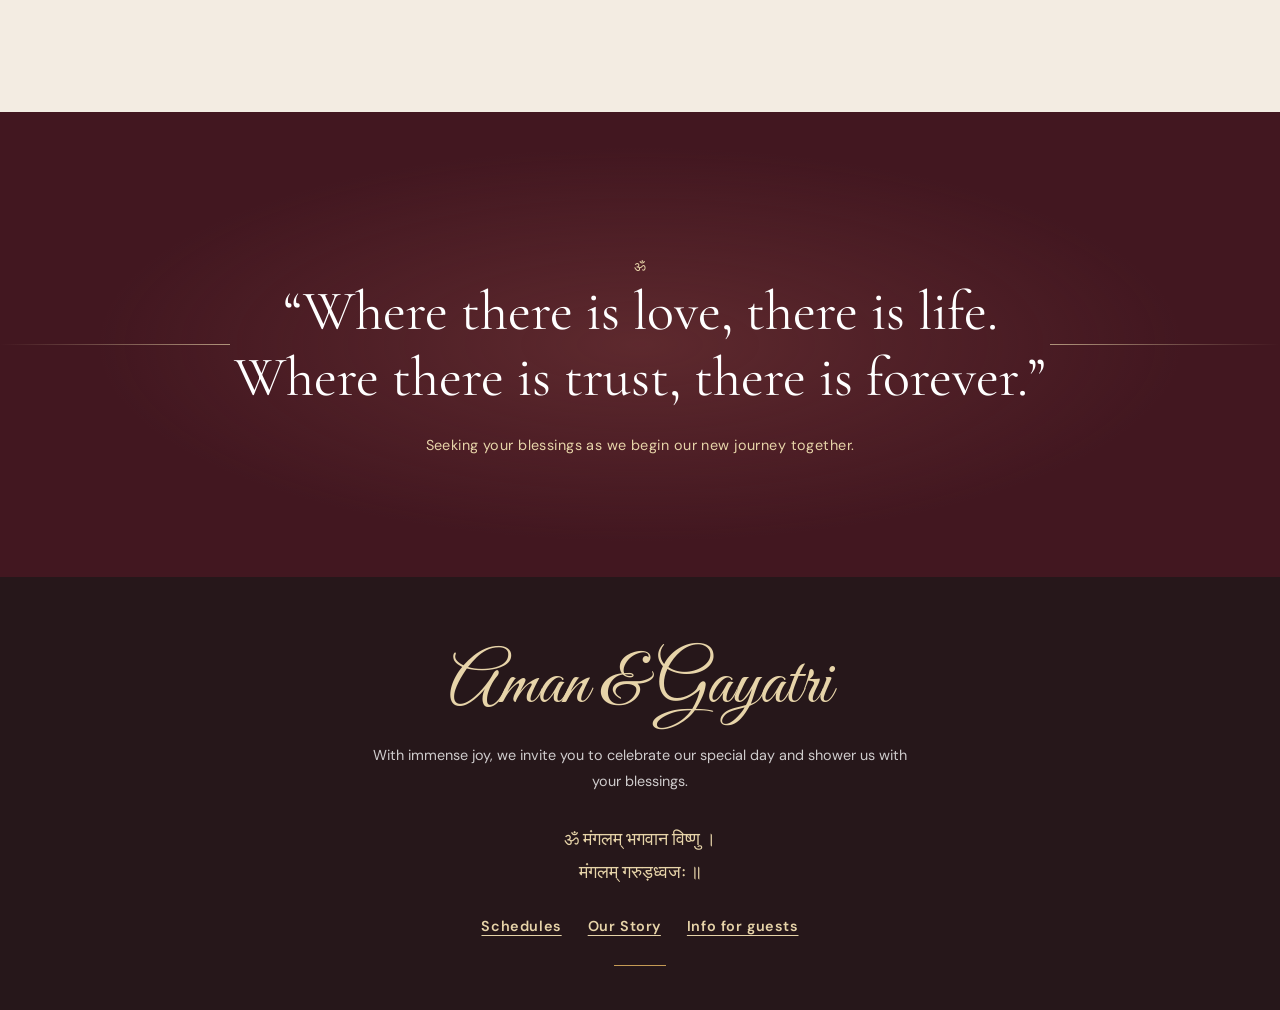
==== commit f7a54faa: "changes in links" ====
--- a/index.html
+++ b/index.html
@@ -17,9 +17,9 @@
     <header class="site-header">
         <a class="brand" href="./index.html#home" aria-label="Aman and Gayatri, home">A &amp; G</a>
         <nav class="site-nav" aria-label="Main navigation">
-            <a href="./celebrations.html">Celebrations</a>
+            <a href="./celebrations.html">Schedules</a>
             <a href="./our-story.html">Our Story</a>
-            <a href="./guest-info.html">Guest Info</a>
+            <a href="./guest-info.html">Info for guests</a>
         </nav>
     </header>
 
@@ -153,9 +153,9 @@
             मंगलम् गरुड़ध्वजः ॥
         </div>
         <nav class="footer-navigation" aria-label="Footer navigation">
-            <a href="./celebrations.html">Celebrations</a>
+            <a href="./celebrations.html">Schedules</a>
             <a href="./our-story.html">Our Story</a>
-            <a href="./guest-info.html">Guest Info</a>
+            <a href="./guest-info.html">Info for guests</a>
         </nav>
         <hr class="footer-rule">
     </footer>
--- a/styles.css
+++ b/styles.css
@@ -76,10 +76,13 @@
 
         .site-nav a {
             color: white;
-            font-size: .75rem;
-            letter-spacing: .12em;
+            padding: 8px 0;
+            border-bottom: 2px solid rgba(231, 212, 169, .35);
+            font-size: .98rem;
+            font-weight: 700;
+            letter-spacing: .04em;
             text-decoration: none;
-            text-transform: uppercase;
+            white-space: nowrap;
             transition: color .2s ease;
         }
 
@@ -544,9 +547,7 @@
 
         .site-header--interior .site-nav a[aria-current="page"] {
             color: var(--soft-gold);
-            text-decoration: underline;
-            text-decoration-color: var(--gold);
-            text-underline-offset: 7px;
+            border-bottom-color: var(--gold);
         }
 
         .page-hero {
@@ -747,12 +748,12 @@
             display: flex;
             flex-wrap: wrap;
             justify-content: center;
-            gap: 22px;
+            gap: 26px;
             margin-top: 28px;
             color: var(--soft-gold);
-            font-size: .72rem;
-            letter-spacing: .1em;
-            text-transform: uppercase;
+            font-size: .9rem;
+            font-weight: 600;
+            letter-spacing: .04em;
         }
 
         .footer-navigation a {
@@ -770,14 +771,13 @@
             }
 
             .site-nav {
-                gap: 12px;
+                gap: 14px;
                 padding-top: 6px;
             }
 
             .site-nav a {
-                font-size: .61rem;
-                letter-spacing: .04em;
-                white-space: nowrap;
+                font-size: .82rem;
+                letter-spacing: .02em;
             }
 
             .site-header--interior {
@@ -850,11 +850,11 @@
             }
 
             .site-nav {
-                gap: 9px;
+                gap: 5px;
             }
 
             .site-nav a {
-                font-size: .56rem;
+                font-size: .73rem;
             }
 
             .site-header--interior {
